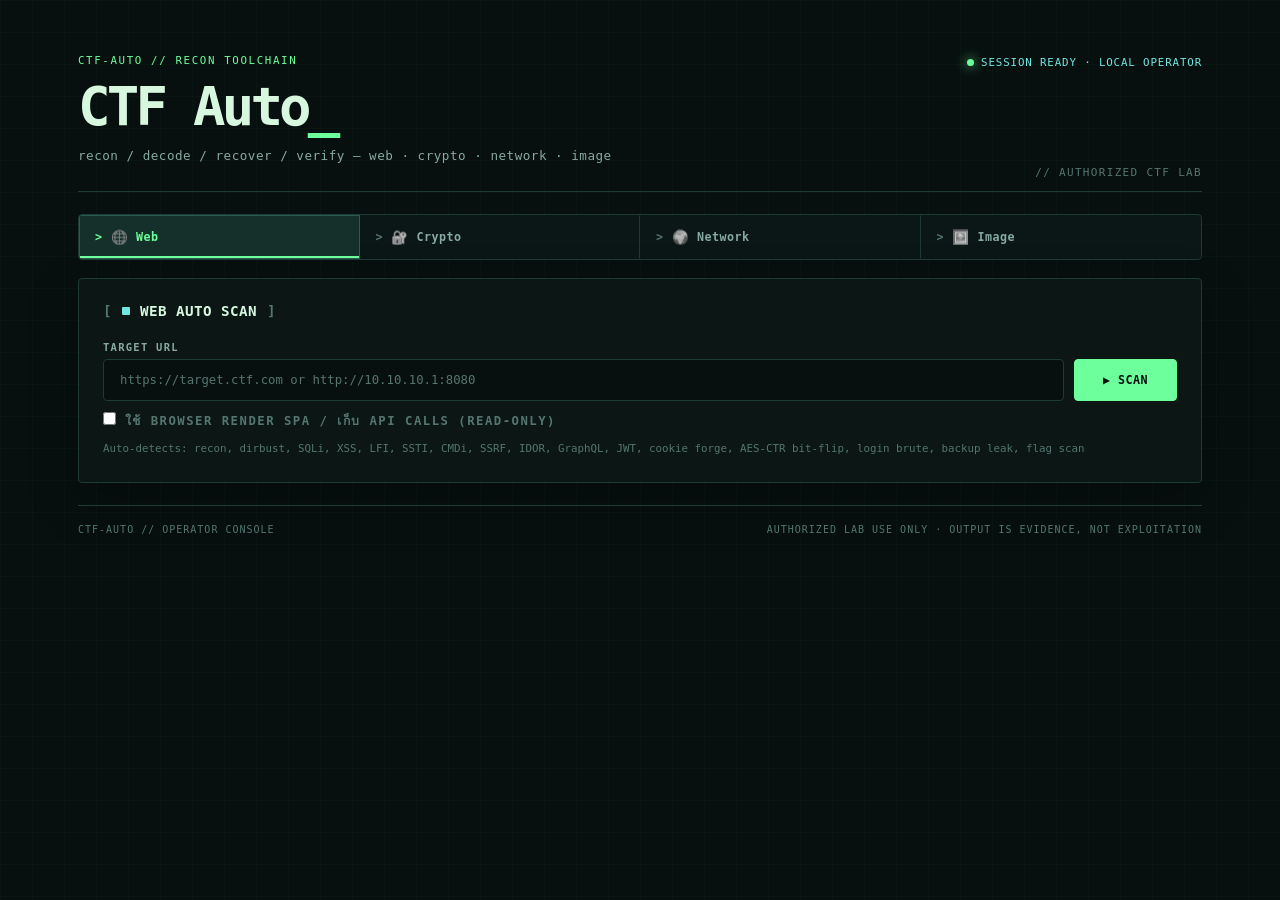
==== templates/index.html @ 5176100d "Show decode solution steps in CLI and web UI" ====
<!DOCTYPE html>
<html lang="en">
<head>
<meta charset="UTF-8">
<meta name="viewport" content="width=device-width, initial-scale=1.0">
<meta name="theme-color" content="#07100f">
<link rel="icon" href="data:image/svg+xml,%3Csvg xmlns='http://www.w3.org/2000/svg' viewBox='0 0 16 16'%3E%3Crect width='16' height='16' fill='%2307100f'/%3E%3Cpath d='M3 3h10v2H3zM3 7h6v2H3zM3 11h10v2H3z' fill='%236dff9b'/%3E%3C/svg%3E">
<title>CTF Auto — Operator Console</title>
<style>
/* Hallmark · macrostructure: Workbench · tone: technical · anchor hue: phosphor-green · theme: Terminal · nav: N8 · footer: Ft4 */
/* ── Reset & Base ──────────────────────────────────────────────── */
*,*::before,*::after{box-sizing:border-box;margin:0;padding:0}
:root{
  --bg:#0a0e17;--bg2:#111827;--bg3:#1a2235;--bg4:#222d44;
  --border:#2a3650;--border2:#3a4a6a;
  --text:#e2e8f0;--text2:#94a3b8;--text3:#64748b;
  --accent:#3b82f6;--accent2:#60a5fa;--accent-glow:rgba(59,130,246,.15);
  --green:#10b981;--green-bg:rgba(16,185,129,.12);
  --red:#ef4444;--red-bg:rgba(239,68,68,.12);
  --yellow:#f59e0b;--yellow-bg:rgba(245,158,11,.12);
  --purple:#a855f7;--purple-bg:rgba(168,85,247,.12);
  --radius:12px;--radius-sm:8px;
  --shadow:0 4px 24px rgba(0,0,0,.4);
  --font:'SF Mono','JetBrains Mono','Fira Code',monospace;
  --font-sans:-apple-system,'Inter',system-ui,sans-serif;
}
html{font-size:15px}
body{
  font-family:var(--font-sans);background:var(--bg);color:var(--text);
  min-height:100vh;overflow-x:hidden;
  background-image:
    radial-gradient(ellipse 80% 60% at 50% -20%,rgba(59,130,246,.08),transparent),
    radial-gradient(ellipse 60% 50% at 80% 100%,rgba(168,85,247,.06),transparent);
}

/* ── Layout ────────────────────────────────────────────────────── */
.container{max-width:960px;margin:0 auto;padding:24px 20px 60px}
header{text-align:center;padding:48px 0 32px}
header h1{
  font-size:2.4rem;font-weight:800;letter-spacing:-.03em;
  background:linear-gradient(135deg,var(--accent2),var(--purple));
  -webkit-background-clip:text;-webkit-text-fill-color:transparent;
}
header p{color:var(--text2);margin-top:8px;font-size:.95rem}

/* ── Tabs ──────────────────────────────────────────────────────── */
.tabs{
  display:flex;gap:4px;background:var(--bg2);border-radius:var(--radius);
  padding:4px;margin-bottom:28px;border:1px solid var(--border);
}
.tab{
  flex:1;padding:14px 16px;text-align:center;cursor:pointer;
  border-radius:var(--radius-sm);font-weight:600;font-size:.92rem;
  color:var(--text3);transition:all .2s;border:1px solid transparent;
  display:flex;align-items:center;justify-content:center;gap:8px;
  user-select:none;
}
.tab:hover{color:var(--text);background:var(--bg3)}
.tab.active{
  background:var(--bg4);color:var(--text);
  border-color:var(--border2);box-shadow:var(--shadow);
}
.tab .icon{font-size:1.2rem}

/* ── Panel ─────────────────────────────────────────────────────── */
.panel{
  display:none;background:var(--bg2);border:1px solid var(--border);
  border-radius:var(--radius);padding:28px;animation:fadeIn .25s ease;
}
.panel.active{display:block}
@keyframes fadeIn{from{opacity:0;transform:translateY(8px)}to{opacity:1;transform:none}}

.panel-title{
  font-size:1.15rem;font-weight:700;margin-bottom:20px;
  display:flex;align-items:center;gap:10px;
}
.panel-title .dot{width:10px;height:10px;border-radius:50%;flex-shrink:0}
.dot-web{background:var(--accent)}
.dot-crypto{background:var(--purple)}
.dot-net{background:var(--green)}

/* ── Inputs ────────────────────────────────────────────────────── */
.input-group{margin-bottom:18px}
.input-group label{
  display:block;font-size:.82rem;font-weight:600;color:var(--text2);
  margin-bottom:6px;text-transform:uppercase;letter-spacing:.04em;
}
.input-row{display:flex;gap:10px;align-items:stretch}
input[type="text"],input[type="url"],textarea{
  width:100%;padding:13px 16px;border-radius:var(--radius-sm);
  border:1px solid var(--border);background:var(--bg);color:var(--text);
  font-family:var(--font);font-size:.9rem;transition:border .2s;
  outline:none;
}
input:focus,textarea:focus{border-color:var(--accent);box-shadow:0 0 0 3px var(--accent-glow)}
textarea{resize:vertical;min-height:100px}
input::placeholder,textarea::placeholder{color:var(--text3)}

/* ── File Drop ─────────────────────────────────────────────────── */
.file-drop{
  border:2px dashed var(--border);border-radius:var(--radius);
  padding:36px 20px;text-align:center;cursor:pointer;
  transition:all .2s;color:var(--text3);position:relative;
}
.file-drop:hover,.file-drop.drag-over{
  border-color:var(--accent);background:var(--accent-glow);color:var(--text2);
}
.file-drop input[type="file"]{
  position:absolute;inset:0;opacity:0;cursor:pointer;
}
.file-drop .icon{font-size:2rem;margin-bottom:8px;display:block}
.file-drop .name{color:var(--accent2);font-weight:600;margin-top:8px;font-size:.9rem}

/* ── Button ────────────────────────────────────────────────────── */
.btn{
  display:inline-flex;align-items:center;justify-content:center;gap:8px;
  padding:13px 28px;border-radius:var(--radius-sm);border:none;
  font-weight:700;font-size:.95rem;cursor:pointer;transition:all .2s;
  font-family:var(--font-sans);
}
.btn-primary{
  background:linear-gradient(135deg,var(--accent),#2563eb);color:#fff;
  box-shadow:0 2px 12px rgba(59,130,246,.3);
}
.btn-primary:hover{transform:translateY(-1px);box-shadow:0 4px 20px rgba(59,130,246,.4)}
.btn-primary:active{transform:translateY(0)}
.btn-primary:disabled{opacity:.5;cursor:not-allowed;transform:none}
.btn-sm{padding:10px 20px;font-size:.85rem}

/* ── Results ───────────────────────────────────────────────────── */
#results{
  margin-top:28px;display:none;
  background:var(--bg2);border:1px solid var(--border);
  border-radius:var(--radius);overflow:hidden;animation:fadeIn .3s ease;
}
#results.show{display:block}
.results-header{
  padding:16px 20px;border-bottom:1px solid var(--border);
  display:flex;align-items:center;justify-content:space-between;
}
.results-header h3{font-size:1rem;font-weight:700;display:flex;align-items:center;gap:8px}
.results-header .elapsed{color:var(--text3);font-size:.82rem;font-family:var(--font)}
.results-body{padding:0;max-height:500px;overflow-y:auto}
.results-body::-webkit-scrollbar{width:6px}
.results-body::-webkit-scrollbar-track{background:transparent}
.results-body::-webkit-scrollbar-thumb{background:var(--border);border-radius:3px}

/* ── Result Items ──────────────────────────────────────────────── */
.r-item{
  padding:14px 20px;border-bottom:1px solid var(--border);
  transition:background .15s;
}
.r-item:last-child{border-bottom:none}
.r-item:hover{background:rgba(255,255,255,.02)}
.r-item .label{
  font-size:.75rem;font-weight:600;text-transform:uppercase;
  letter-spacing:.04em;margin-bottom:6px;display:flex;align-items:center;gap:6px;
}
.r-item .label .badge{
  display:inline-block;padding:2px 8px;border-radius:4px;font-size:.7rem;
}
.badge-flag{background:var(--green-bg);color:var(--green)}
.badge-decode{background:var(--purple-bg);color:var(--purple)}
.badge-scan{background:var(--accent-glow);color:var(--accent2)}
.badge-net{background:var(--yellow-bg);color:var(--yellow)}
.badge-target{background:var(--bg4);color:var(--text2)}
.badge-file{background:var(--bg4);color:var(--text2)}
.badge-error{background:var(--red-bg);color:var(--red)}
.r-item .value{
  font-family:var(--font);font-size:.85rem;color:var(--text);
  word-break:break-all;line-height:1.6;
}
.r-item .value .score{
  display:inline-block;background:var(--bg4);padding:2px 8px;
  border-radius:4px;font-size:.75rem;color:var(--text2);margin-right:8px;
}
.r-item .value .method{color:var(--accent2);font-weight:600}
.solution{margin-top:10px;padding:9px 11px;border:1px solid var(--border);border-radius:var(--radius-sm);background:var(--bg)}
.solution-summary{color:var(--accent2);font-size:.78rem;font-weight:700}
.solution-scope{color:var(--text3);font-size:.72rem;margin-top:3px}
.solution details{margin-top:6px}.solution summary{cursor:pointer;color:var(--text2);font-size:.72rem}
.solution-steps{margin-top:6px;display:grid;gap:5px}.solution-step{font-size:.72rem;color:var(--text2);line-height:1.5}
.solution-step code{color:var(--text);font-family:var(--font);word-break:break-all}
.decode-output{margin:8px 0 0;padding:8px;max-height:220px;overflow:auto;white-space:pre-wrap;word-break:break-all;border:1px solid var(--border);border-radius:var(--radius-sm);background:var(--bg);color:var(--text)}

/* ── Flag highlight ────────────────────────────────────────────── */
.flag-found{
  background:linear-gradient(135deg,rgba(16,185,129,.1),rgba(16,185,129,.05));
  border-left:3px solid var(--green);
}
.flag-found .value{color:var(--green);font-weight:600;font-size:.95rem}

/* ── Loading ───────────────────────────────────────────────────── */
.spinner{
  display:inline-block;width:18px;height:18px;border:2px solid var(--border);
  border-top-color:var(--accent);border-radius:50%;animation:spin .7s linear infinite;
}
@keyframes spin{to{transform:rotate(360deg)}}
.loading-text{color:var(--text2);font-size:.9rem;display:flex;align-items:center;gap:10px}

/* ── Empty state ───────────────────────────────────────────────── */
.empty{text-align:center;padding:48px 20px;color:var(--text3)}
.empty .icon{font-size:3rem;margin-bottom:12px;display:block}

/* ── Summary bar ───────────────────────────────────────────────── */
.summary{
  display:flex;gap:12px;padding:14px 20px;border-top:1px solid var(--border);
  flex-wrap:wrap;
}
.summary .stat{
  display:flex;align-items:center;gap:6px;font-size:.82rem;font-weight:600;
}
.summary .stat .num{
  width:22px;height:22px;border-radius:50%;display:flex;align-items:center;
  justify-content:center;font-size:.75rem;font-weight:700;
}
.stat-flags .num{background:var(--green-bg);color:var(--green)}
.stat-decodes .num{background:var(--purple-bg);color:var(--purple)}
.stat-warnings .num{background:var(--yellow-bg);color:var(--yellow)}

/* ── Responsive ────────────────────────────────────────────────── */
@media(max-width:640px){
  header h1{font-size:1.8rem}
  .tabs{flex-direction:column}
  .tab{padding:12px}
  .input-row{flex-direction:column}
  .panel{padding:20px}
}

/* ── Operator-console skin ────────────────────────────────────── */
:root{
  --ink-0:#07100f;--ink-1:#0b1716;--ink-2:#10211e;--ink-3:#15302b;
  --line-1:#1d3b35;--line-2:#2b5b50;
  --paper:#d7f7df;--muted:#87aaa0;--dim:#54766e;
  --phosphor:#6dff9b;--cyan:#71e5e0;--amber:#ffc857;--danger:#ff6b6b;
  --phosphor-soft:rgba(109,255,155,.10);--cyan-soft:rgba(113,229,224,.10);
  --danger-soft:rgba(255,107,107,.11);--amber-soft:rgba(255,200,87,.11);
  --shadow-console:0 18px 50px rgba(0,0,0,.28);
  --ease-out:cubic-bezier(.22,1,.36,1);
  --bg:var(--ink-0);--bg2:var(--ink-1);--bg3:var(--ink-2);--bg4:var(--ink-3);
  --border:var(--line-1);--border2:var(--line-2);--text:var(--paper);--text2:var(--muted);--text3:var(--dim);
  --accent:var(--cyan);--accent2:var(--cyan);--accent-glow:var(--cyan-soft);
  --green:var(--phosphor);--green-bg:var(--phosphor-soft);--red:var(--danger);--red-bg:var(--danger-soft);
  --yellow:var(--amber);--yellow-bg:var(--amber-soft);--purple:var(--cyan);--purple-bg:var(--cyan-soft);
  --radius:4px;--radius-sm:3px;--shadow:var(--shadow-console);
  --font:'SF Mono','JetBrains Mono','Fira Code',ui-monospace,monospace;
  --font-sans:ui-monospace,'SF Mono','JetBrains Mono',monospace;
}
html,body{overflow-x:clip}
body{background-color:var(--ink-0);background-image:
  linear-gradient(rgba(109,255,155,.025) 1px,transparent 1px),
  linear-gradient(90deg,rgba(109,255,155,.018) 1px,transparent 1px);
  background-size:32px 32px;font-family:var(--font-sans)}
.container{max-width:1180px;padding:28px 28px 34px}
header{text-align:left;padding:26px 0 28px;border-bottom:1px solid var(--line-1);margin-bottom:22px;position:relative}
header:after{content:'// AUTHORIZED CTF LAB';position:absolute;right:0;bottom:12px;color:var(--dim);font:11px var(--font);letter-spacing:.12em}
header h1{font-size:clamp(2rem,5vw,3.6rem);font-weight:800;letter-spacing:-.07em;color:var(--paper);background:none;-webkit-text-fill-color:initial}
header h1 span{color:var(--phosphor)}
header p{color:var(--muted);margin-top:10px;font-size:.84rem;letter-spacing:.04em}
.header-kicker{color:var(--phosphor);font-size:.72rem;letter-spacing:.15em;margin-bottom:8px}
.header-meta{position:absolute;right:0;top:28px;color:var(--cyan);font-size:.72rem;letter-spacing:.08em}
.live-dot{display:inline-block;width:7px;height:7px;border-radius:50%;background:var(--phosphor);box-shadow:0 0 12px var(--phosphor);margin-right:7px}
.tabs{display:grid;grid-template-columns:repeat(4,1fr);gap:0;background:var(--ink-1);border:1px solid var(--line-1);border-radius:var(--radius);padding:0;margin-bottom:18px;overflow:hidden}
.tab{border-right:1px solid var(--line-1);border-radius:0;padding:13px 15px;justify-content:flex-start;color:var(--muted);font-size:.78rem;letter-spacing:.04em;transition:background .16s var(--ease-out),color .16s var(--ease-out),transform .16s var(--ease-out)}
.tab:last-child{border-right:0}.tab:before{content:'> ';color:var(--dim)}
.tab:hover{color:var(--paper);background:var(--ink-2)}
.tab.active{color:var(--phosphor);background:var(--ink-3);border-color:var(--line-2);box-shadow:inset 0 -2px 0 var(--phosphor)}
.tab.active:before{color:var(--phosphor)}
.tab .icon{font-size:.9rem;filter:grayscale(1);opacity:.85}
.panel,#results{background:rgba(11,23,22,.92);border:1px solid var(--line-1);border-radius:var(--radius);box-shadow:var(--shadow-console)}
.panel{padding:24px;animation:fadeIn .2s var(--ease-out)}
.panel-title{font-size:.95rem;letter-spacing:.03em;text-transform:uppercase;margin-bottom:22px;color:var(--paper)}
.panel-title:before{content:'[ ';color:var(--dim)}.panel-title:after{content:' ]';color:var(--dim)}
.panel-title .dot{width:8px;height:8px;border-radius:1px}.dot-web{background:var(--cyan)}.dot-crypto{background:var(--phosphor)}.dot-net{background:var(--amber)}
.input-group label{font-size:.7rem;color:var(--muted);letter-spacing:.12em}
input[type="text"],input[type="url"],textarea{background:var(--ink-0);border-color:var(--line-1);border-radius:var(--radius);color:var(--paper);font-size:.82rem}
input:focus,textarea:focus{border-color:var(--phosphor);box-shadow:0 0 0 2px var(--phosphor-soft)}
input::placeholder,textarea::placeholder{color:var(--dim)}
.file-drop{border-color:var(--line-2);border-radius:var(--radius);padding:30px 20px;background:rgba(7,16,15,.48);font-size:.82rem}
.file-drop:hover,.file-drop.drag-over{border-color:var(--phosphor);background:var(--phosphor-soft);color:var(--paper)}
.file-drop .name{color:var(--phosphor)}
.btn{border-radius:var(--radius);font-family:var(--font);font-size:.78rem;letter-spacing:.04em;text-transform:uppercase;transition:background .16s var(--ease-out),border-color .16s var(--ease-out),color .16s var(--ease-out),transform .16s var(--ease-out);white-space:nowrap}
.btn:focus-visible,.tab:focus-visible,input:focus-visible,textarea:focus-visible{outline:2px solid var(--phosphor);outline-offset:2px}
.btn-primary{background:var(--phosphor);color:var(--ink-0);border:1px solid var(--phosphor);box-shadow:none}
.btn-primary:hover{background:#a0ffb8;box-shadow:0 0 18px var(--phosphor-soft);transform:translateY(-1px)}
.btn-primary:disabled{background:var(--line-2);border-color:var(--line-2);color:var(--muted);opacity:1}
.btn-danger{background:transparent;color:var(--danger);border:1px solid var(--danger)}
.btn-danger:hover{background:var(--danger-soft);transform:translateY(-1px)}
.btn-danger:disabled{opacity:.55;cursor:wait}
.results-header{padding:14px 18px;border-color:var(--line-1);background:var(--ink-2);gap:12px}
.results-header h3{font-size:.82rem;letter-spacing:.04em;text-transform:uppercase;min-width:0}
.results-actions{display:flex;align-items:center;gap:12px;margin-left:auto}.results-header .elapsed{color:var(--cyan);font-size:.75rem}
.job-status{color:var(--muted);font:11px var(--font);letter-spacing:.07em;padding:8px 18px;border-bottom:1px solid var(--line-1);background:var(--ink-1)}
.job-status.running{color:var(--phosphor)}.job-status.stopping{color:var(--amber)}.job-status.cancelled{color:var(--danger)}
.results-body{max-height:560px}.r-item{padding:13px 18px;border-color:var(--line-1)}.r-item:hover{background:var(--phosphor-soft)}
.r-item .label{font-size:.66rem;letter-spacing:.11em}.r-item .value{font-size:.8rem;color:var(--paper)}
.solution{border-color:var(--line-2);background:var(--ink-1)}.solution-summary{color:var(--cyan)}.solution-scope,.solution summary{color:var(--muted)}.solution-step{color:var(--paper)}.solution-step code{color:var(--paper)}.decode-output{border-color:var(--line-2);background:var(--ink-0);color:var(--paper)}
.badge{border-radius:2px!important;border:1px solid currentColor;background:transparent!important;padding:2px 6px!important}
.badge-flag{color:var(--phosphor)}.badge-decode,.badge-scan{color:var(--cyan)}.badge-net{color:var(--amber)}.badge-error{color:var(--danger)}
.flag-found{background:var(--phosphor-soft);border-left:2px solid var(--phosphor)}.flag-found .value{color:var(--phosphor);font-size:.9rem}
.spinner{border-color:var(--line-2);border-top-color:var(--phosphor);width:14px;height:14px}
.summary{border-color:var(--line-1);background:var(--ink-1);padding:12px 18px}.summary .stat{font-size:.72rem;color:var(--muted)}
.summary .stat .num{border-radius:2px;background:var(--ink-3);color:var(--phosphor)}
.console-note{color:var(--dim);font-size:.72rem;line-height:1.7;margin-top:14px}.console-note code{color:var(--cyan)}
footer{display:flex;justify-content:space-between;gap:16px;padding-top:18px;margin-top:22px;border-top:1px solid var(--line-1);color:var(--dim);font:10px var(--font);letter-spacing:.1em;text-transform:uppercase}
@media(max-width:640px){
  .container{padding:18px 14px 28px}header{padding:18px 0 22px}header:after{position:static;display:block;margin-top:12px}.header-meta{position:static;margin-bottom:12px}header h1{font-size:2rem}.tabs{grid-template-columns:repeat(2,1fr)}.tab{border-bottom:1px solid var(--line-1)}.tab:nth-child(2){border-right:0}.tab:nth-child(3),.tab:nth-child(4){border-bottom:0}.panel{padding:18px}.input-row{flex-direction:column}.results-actions{gap:6px}.results-actions .elapsed{display:none}footer{flex-direction:column;gap:8px}
}
@media(prefers-reduced-motion:reduce){*,*::before,*::after{animation-duration:.01ms!important;transition-duration:.01ms!important}}
[hidden]{display:none!important}
</style>
</head>
<body>
<div class="container">
  <header>
    <div class="header-meta"><span class="live-dot"></span>SESSION READY · LOCAL OPERATOR</div>
    <div class="header-kicker">CTF-AUTO // RECON TOOLCHAIN</div>
    <h1>CTF Auto<span>_</span></h1>
    <p>recon / decode / recover / verify — web · crypto · network · image</p>
  </header>

  <!-- ── Tabs ──────────────────────────────────────────────── -->
  <div class="tabs" role="tablist" aria-label="CTF modules">
    <div class="tab active" role="tab" tabindex="0" data-tab="web" onclick="switchTab('web')">
      <span class="icon">🌐</span> Web
    </div>
    <div class="tab" role="tab" tabindex="0" data-tab="crypto" onclick="switchTab('crypto')">
      <span class="icon">🔐</span> Crypto
    </div>
    <div class="tab" role="tab" tabindex="0" data-tab="network" onclick="switchTab('network')">
      <span class="icon">🌍</span> Network
    </div>
    <div class="tab" role="tab" tabindex="0" data-tab="image" onclick="switchTab('image')">
      <span class="icon">🖼️</span> Image
    </div>
  </div>

  <!-- ── Web Panel ─────────────────────────────────────────── -->
  <div class="panel active" id="panel-web">
    <div class="panel-title"><span class="dot dot-web"></span> Web Auto Scan</div>
    <div class="input-group">
      <label>Target URL</label>
      <div class="input-row">
        <input type="url" id="web-url" placeholder="https://target.ctf.com or http://10.10.10.1:8080">
        <button class="btn btn-primary" onclick="runScan('web')">▶ Scan</button>
      </div>
      <label style="display:block;margin-top:10px;color:var(--text3);font-size:.82rem">
        <input type="checkbox" id="web-browser"> ใช้ browser render SPA / เก็บ API calls (read-only)
      </label>
    </div>
    <p style="color:var(--text3);font-size:.82rem;margin-top:-8px">
      <span class="console-note">Auto-detects: recon, dirbust, SQLi, XSS, LFI, SSTI, CMDi, SSRF, IDOR, GraphQL, JWT, cookie forge, AES-CTR bit-flip, login brute, backup leak, flag scan</span>
    </p>
  </div>

  <!-- ── Crypto Panel ──────────────────────────────────────── -->
  <div class="panel" id="panel-crypto">
    <div class="panel-title"><span class="dot dot-crypto"></span> Crypto Auto Decode</div>
    <div class="input-group">
      <label>Text / Ciphertext</label>
      <textarea id="crypto-text" placeholder="Paste ciphertext, hash, RSA params, encoded string...&#10;&#10;Examples:&#10;  n = 12345...&#10;  e = 65537&#10;  c = 99999...&#10;&#10;  VVZkV2JtRllUa1JX...&#10;&#10;  cipher_hex: 0327252b31...&#10;&#10;  10001000101000001..."></textarea>
    </div>
    <div class="input-group">
      <label>Or upload file</label>
      <div class="file-drop" id="crypto-drop">
        <input type="file" id="crypto-file" onchange="handleFile(this,'crypto')">
        <span class="icon">📁</span>
        <span>Drop file here or click to browse</span>
        <span class="name" id="crypto-filename"></span>
      </div>
    </div>
    <div style="text-align:right">
      <button class="btn btn-primary" onclick="runScan('crypto')">▶ Decode</button>
    </div>
    <p style="color:var(--text3);font-size:.82rem;margin-top:12px">
      <span class="console-note">Auto-detects: base64/32/85, hex, binary, ROT13/47, Caesar, Vigenère, Affine, Atbash, Bacon, RSA (small-e/Wiener/Fermat/shared-prime), XOR, hash crack, chain decode, length extension, brainfuck, Morse, LCG custom cipher</span>
    </p>
  </div>

  <!-- ── Network Panel ─────────────────────────────────────── -->
  <div class="panel" id="panel-network">
    <div class="panel-title"><span class="dot dot-net"></span> Network Auto Analyze</div>
    <div class="input-group">
      <label>Upload pcap / pcapng file</label>
      <div class="file-drop" id="net-drop">
        <input type="file" id="net-file" onchange="handleFile(this,'network')" accept=".pcap,.pcapng,.cap">
        <span class="icon">📦</span>
        <span>Drop .pcap / .pcapng file here or click to browse</span>
        <span class="name" id="net-filename"></span>
      </div>
    </div>
    <div style="text-align:right">
      <button class="btn btn-primary" onclick="runScan('network')">▶ Analyze</button>
    </div>
    <p style="color:var(--text3);font-size:.82rem;margin-top:12px">
      <span class="console-note">Auto-detects: TCP reassembly, HTTP extraction, flag in UDP/ICMP exfil, DNS records, port scan results, banner grabbing</span>
    </p>
  </div>

  <!-- ── Image Panel ───────────────────────────────────────── -->
  <div class="panel" id="panel-image">
    <div class="panel-title"><span class="dot dot-net"></span> Image Forensics / Stego
    </div>
    <div class="input-group">
      <label>Upload image artifact</label>
      <div class="file-drop" id="image-drop">
        <input type="file" id="image-file" onchange="handleFile(this,'image')"
               accept="image/*,.png,.jpg,.jpeg,.gif,.bmp,.webp,.tif,.tiff,.ico,.pnm">
        <span class="icon">🔎</span>
        <span>Drop image here or click to browse</span>
        <span class="name" id="image-filename"></span>
      </div>
    </div>
    <div style="text-align:right">
      <button class="btn btn-primary" onclick="runScan('image')">▶ Deep analyze</button>
    </div>
    <p style="color:var(--text3);font-size:.82rem;margin-top:12px">
      <span class="console-note">EXIF/XMP/PNG chunks, comments, strings, UTF-16, QR/OCR, LSB bit planes,
      polyglot signatures, embedded files and automatic decode candidates
      </span>
    </p>
  </div>

  <!-- ── Results ───────────────────────────────────────────── -->
  <div id="results">
    <div class="results-header">
      <h3><span class="spinner" id="spinner"></span> <span id="results-title">Results</span></h3>
      <div class="results-actions">
        <span class="elapsed" id="elapsed"></span>
        <button id="stop-btn" class="btn btn-danger btn-sm" type="button" onclick="stopScan()" hidden>■ Stop</button>
      </div>
    </div>
    <div id="job-status" class="job-status" aria-live="polite">IDLE // select a module and start a scan</div>
    <div class="results-body" id="results-body"></div>
    <div class="summary" id="summary"></div>
  </div>
  <footer><span>CTF-AUTO // OPERATOR CONSOLE</span><span>AUTHORIZED LAB USE ONLY · OUTPUT IS EVIDENCE, NOT EXPLOITATION</span></footer>
</div>

<script>
/* ── State ─────────────────────────────────────────────────── */
let currentTab = 'web';
let uploadedFiles = {};
let polling = null;
let activeJobId = null;
let stopRequested = false;

/* ── Tab switching ─────────────────────────────────────────── */
function switchTab(tab) {
  currentTab = tab;
  document.querySelectorAll('.tab').forEach(t => t.classList.toggle('active', t.dataset.tab === tab));
  document.querySelectorAll('.panel').forEach(p => p.classList.remove('active'));
  document.getElementById('panel-' + tab).classList.add('active');
  // Reset results
  document.getElementById('results').classList.remove('show');
}

/* ── File handling ─────────────────────────────────────────── */
function handleFile(input, category) {
  const file = input.files[0];
  if (!file) return;
  const nameEl = document.getElementById(category === 'crypto' ? 'crypto-filename' :
    category === 'image' ? 'image-filename' : 'net-filename');
  nameEl.textContent = file.name + ' (' + (file.size / 1024).toFixed(1) + ' KB)';

  // Upload to server
  const fd = new FormData();
  fd.append('file', file);
  fetch('/api/upload', { method: 'POST', body: fd })
    .then(r => r.json())
    .then(d => { uploadedFiles[category] = d.file_path; })
    .catch(e => { nameEl.textContent = 'Upload failed: ' + e; });
}

/* ── Drag & drop ───────────────────────────────────────────── */
document.querySelectorAll('.file-drop').forEach(el => {
  el.addEventListener('dragover', e => { e.preventDefault(); el.classList.add('drag-over'); });
  el.addEventListener('dragleave', () => el.classList.remove('drag-over'));
  el.addEventListener('drop', e => {
    e.preventDefault(); el.classList.remove('drag-over');
    const input = el.querySelector('input[type="file"]');
    input.files = e.dataTransfer.files;
    input.dispatchEvent(new Event('change'));
  });
});

/* ── Run scan ──────────────────────────────────────────────── */
function runScan(category) {
  if (activeJobId) {
    setJobStatus('BUSY // stop the active scan before starting another one', 'stopping');
    return;
  }
  const body = { category };

  if (category === 'web') {
    body.url = document.getElementById('web-url').value.trim();
    body.browser = document.getElementById('web-browser').checked;
    if (!body.url) return alert('Enter a URL');
  } else if (category === 'crypto') {
    body.text = document.getElementById('crypto-text').value.trim();
    if (uploadedFiles.crypto) body.file_path = uploadedFiles.crypto;
    if (!body.text && !body.file_path) return alert('Enter text or upload a file');
  } else if (category === 'network') {
    if (!uploadedFiles.network) return alert('Upload a pcap file');
    body.file_path = uploadedFiles.network;
  } else if (category === 'image') {
    if (!uploadedFiles.image) return alert('Upload an image file');
    body.file_path = uploadedFiles.image;
  }

  // Show results panel
  const resultsEl = document.getElementById('results');
  resultsEl.classList.add('show');
  document.getElementById('results-body').innerHTML = '<div class="empty"><div class="loading-text"><span class="spinner"></span> Scanning...</div></div>';
  document.getElementById('results-title').textContent = 'Scanning...';
  document.getElementById('elapsed').textContent = '';
  document.getElementById('summary').innerHTML = '';
  document.getElementById('spinner').hidden = false;
  stopRequested = false;
  setJobStatus('RUNNING // scanner is collecting evidence', 'running');

  fetch('/api/scan', {
    method: 'POST',
    headers: { 'Content-Type': 'application/json' },
    body: JSON.stringify(body),
  })
  .then(r => r.json())
  .then(d => {
    if (!d.job_id) throw new Error(d.error || 'Server did not return a job id');
    activeJobId = d.job_id;
    pollJob(d.job_id);
  })
  .catch(e => {
    activeJobId = null;
    document.getElementById('stop-btn').hidden = true;
    document.getElementById('spinner').hidden = true;
    setJobStatus('ERROR // unable to start scan', 'stopping');
    document.getElementById('results-body').innerHTML =
      '<div class="r-item"><div class="label"><span class="badge badge-error">ERROR</span></div><div class="value">' + escHtml(e.message || e) + '</div></div>';
  });
}

/* ── Poll job status ───────────────────────────────────────── */
function pollJob(jid) {
  if (polling) clearInterval(polling);
  document.getElementById('stop-btn').hidden = false;
  polling = setInterval(() => {
    fetch('/api/status/' + jid)
      .then(r => r.json())
      .then(d => {
        document.getElementById('elapsed').textContent = d.elapsed + 's';
        if (d.status === 'stopping' || d.stop_requested || stopRequested) {
          setJobStatus('STOPPING // waiting for safe cancellation point', 'stopping');
        } else if (d.status === 'running') {
          setJobStatus('RUNNING // collecting evidence', 'running');
        }
        if (d.status === 'done' || d.status === 'error' || d.status === 'cancelled') {
          clearInterval(polling); polling = null;
          activeJobId = null;
          document.getElementById('stop-btn').hidden = true;
          document.getElementById('spinner').hidden = true;
          renderResults(d);
        }
      })
      .catch(() => setJobStatus('WAITING // status poll retrying', 'stopping'));
  }, 500);
}

function stopScan() {
  if (!activeJobId || stopRequested) return;
  const jid = activeJobId;
  stopRequested = true;
  const button = document.getElementById('stop-btn');
  button.disabled = true;
  button.textContent = '■ Stopping…';
  // Stop the UI immediately; the backend request interrupts active sockets
  // and cancels queued workers in parallel.
  if (polling) { clearInterval(polling); polling = null; }
  activeJobId = null;
  button.hidden = true;
  document.getElementById('spinner').hidden = true;
  document.getElementById('results-title').textContent = '■ Scan stopped';
  document.getElementById('results-body').innerHTML =
    '<div class="empty"><span class="icon">■</span>Stop sent — active work was cancelled immediately.</div>';
  document.getElementById('summary').innerHTML = '';
  setJobStatus('CANCELLED // stop sent immediately; partial results discarded from view', 'cancelled');
  fetch('/api/stop/' + jid, { method: 'POST' })
    .then(r => r.json())
    .then(d => {
      if (!d.accepted && !['stopping', 'cancelled'].includes(d.status)) {
        setJobStatus('WARNING // backend did not accept stop request', 'stopping');
      }
    })
    .catch(() => {
      setJobStatus('WARNING // stop request could not reach backend', 'stopping');
    });
}

function setJobStatus(text, state) {
  const el = document.getElementById('job-status');
  el.textContent = text;
  el.className = 'job-status' + (state ? ' ' + state : '');
}

function renderSolution(solution, expanded) {
  if (!solution) return '';
  const steps = solution.steps || [];
  const rows = steps.map(step => `
    <div class="solution-step"><b>#${escHtml(step.index)}</b>
      <span>${escHtml(step.operation || 'solver')}</span>:
      <code>${escHtml(step.input || '')}</code> →
      <code>${escHtml(step.output || '')}</code>
    </div>`).join('');
  return `<div class="solution">
    <div class="solution-summary">HOW: ${escHtml(solution.summary || solution.method || 'solver')}</div>
    <div class="solution-scope">scope: ${escHtml(solution.scope || 'input')}</div>
    <details${expanded ? ' open' : ''}><summary>show decode steps (${steps.length})</summary>
      <div class="solution-steps">${rows}</div>
    </details>
  </div>`;
}

/* ── Render results ────────────────────────────────────────── */
function renderResults(data) {
  const body = document.getElementById('results-body');
  const title = document.getElementById('results-title');
  const summary = document.getElementById('summary');
  const results = data.results || [];

  if (data.error && results.length === 0) {
    body.innerHTML = '<div class="r-item flag-found"><div class="label"><span class="badge badge-error">ERROR</span></div><div class="value">' + escHtml(data.error) + '</div></div>';
    title.textContent = '❌ Error';
    summary.innerHTML = '';
    setJobStatus('ERROR // scan failed', 'stopping');
    return;
  }

  if (data.status === 'cancelled') {
    title.textContent = '■ Scan stopped';
    setJobStatus('CANCELLED // partial evidence retained below', 'cancelled');
  } else {
    setJobStatus('COMPLETE // evidence collection finished', '');
  }

  // Count stats
  let flags = results.filter(r => r.type === 'flag');
  let decodes = results.filter(r => r.type === 'decode');

  // Build HTML
  let html = '';
  for (const r of results) {
    if (r.type === 'flag') {
      html += `<div class="r-item flag-found">
        <div class="label"><span class="badge badge-flag">🏁 ${escHtml((r.status || 'verified').toUpperCase())} FLAG</span></div>
        <div class="value">${escHtml(r.flag)}
          <small class="method">${escHtml(r.source || '')}${r.evidence && r.evidence.length ? ' · ' + escHtml(r.evidence.join(' → ')) : ''}</small>
          ${renderSolution(r.solution, true)}
        </div>
      </div>`;
    } else if (r.type === 'candidate') {
      html += `<div class="r-item">
        <div class="label"><span class="badge badge-decode">CANDIDATE</span></div>
        <div class="value"><span class="method">${escHtml(r.source || 'solver')}</span> → ${escHtml(r.value || '')} <small>(confidence ${r.confidence ?? 0})</small>${r.evidence && r.evidence.length ? `<small class="method"> · ${escHtml(r.evidence.join(' → '))}</small>` : ''}${renderSolution(r.solution, true)}</div>
      </div>`;
    } else if (r.type === 'decode') {
      html += `<div class="r-item">
        <div class="label"><span class="badge badge-decode">DECODE</span></div>
        <div class="value"><span class="score">${r.score}</span><span class="method">${escHtml(r.method)}</span>
          <pre class="decode-output">${escHtml(r.output || '')}</pre>
          ${renderSolution(r.explanation, false)}
        </div>
      </div>`;
    } else if (r.type === 'scan') {
      html += `<div class="r-item">
        <div class="label"><span class="badge badge-scan">SCAN</span>${r.section ? ' ' + escHtml(r.section) : ''}</div>
        <div class="value">${escHtml((r.data || '').substring(0, 600))}</div>
      </div>`;
    } else if (r.type === 'network') {
      html += `<div class="r-item">
        <div class="label"><span class="badge badge-net">NET</span>${r.section ? ' ' + escHtml(r.section) : ''}</div>
        <div class="value">${escHtml((r.data || '').substring(0, 600))}</div>
      </div>`;
    } else if (r.type === 'image') {
      html += `<div class="r-item">
        <div class="label"><span class="badge badge-scan">IMAGE</span> ${escHtml(r.section || '')}</div>
        <pre class="value" style="white-space:pre-wrap;max-height:420px;overflow:auto">${escHtml((r.data || '').substring(0, 12000))}</pre>
      </div>`;
    } else if (r.type === 'target') {
      html += `<div class="r-item">
        <div class="label"><span class="badge badge-target">TARGET</span></div>
        <div class="value">${escHtml(r.url || r.path || '')}</div>
      </div>`;
    } else if (r.type === 'file') {
      html += `<div class="r-item">
        <div class="label"><span class="badge badge-file">FILE</span></div>
        <div class="value">${escHtml(r.path || '')}</div>
      </div>`;
    }
  }

  body.innerHTML = html || '<div class="empty"><span class="icon">🔍</span>No results found</div>';

  // Title
  if (data.status !== 'cancelled') {
    if (flags.length > 0) {
      title.textContent = `✅ ${flags.length} flag${flags.length > 1 ? 's' : ''} found!`;
    } else {
      title.textContent = 'Scan complete — no flags found';
    }
  }

  // Summary
  summary.innerHTML = `
    <div class="stat stat-flags"><span class="num">${flags.length}</span> Flags</div>
    <div class="stat stat-decodes"><span class="num">${decodes.length}</span> Decodes</div>
    <div class="stat stat-warnings"><span class="num">${results.length}</span> Total results</div>
  `;
}

function escHtml(s) {
  if (s === null || s === undefined) return '';
  return String(s).replace(/&/g,'&amp;').replace(/</g,'&lt;').replace(/>/g,'&gt;').replace(/"/g,'&quot;');
}

/* ── Enter key support ─────────────────────────────────────── */
document.getElementById('web-url').addEventListener('keydown', e => {
  if (e.key === 'Enter') runScan('web');
});
document.addEventListener('keydown', e => {
  if (e.key === 'Escape' && activeJobId) stopScan();
});
document.querySelectorAll('.tab').forEach(tab => {
  tab.addEventListener('keydown', e => {
    if (e.key === 'Enter' || e.key === ' ') { e.preventDefault(); switchTab(tab.dataset.tab); }
  });
});
</script>
</body>
</html>
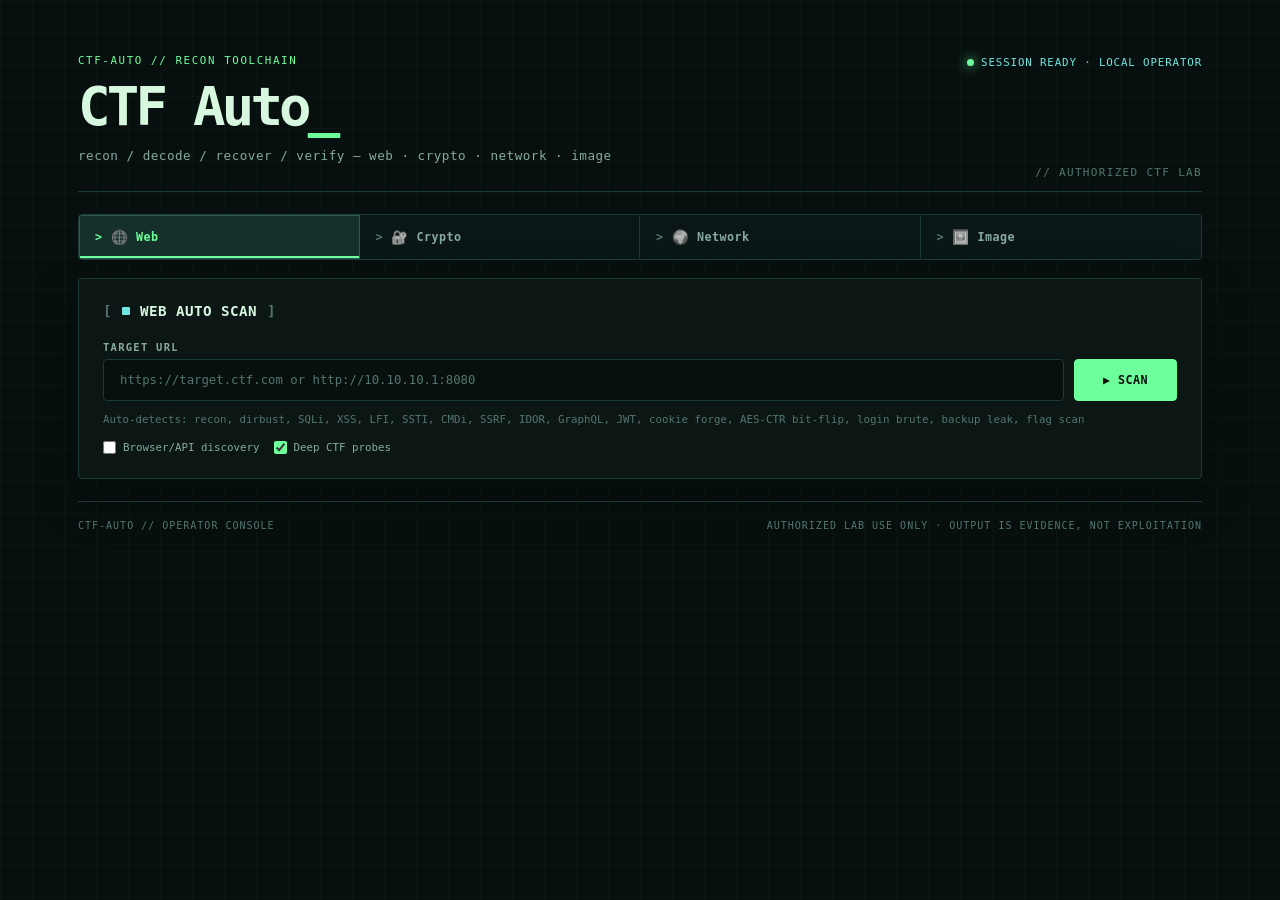
==== commit 73f0aef4: "Make the operator console explain every decode result. Improve the web UI with readable evidence tra" ====
--- a/templates/index.html
+++ b/templates/index.html
@@ -168,8 +168,17 @@
 .badge-error{background:var(--red-bg);color:var(--red)}
 .r-item .value{
   font-family:var(--font);font-size:.85rem;color:var(--text);
-  word-break:break-all;line-height:1.6;
-}
+  word-break:break-word;line-height:1.6;
+}
+.evidence-card{margin-top:10px;padding:12px;border:1px solid var(--line-2);background:rgba(7,16,15,.72);border-radius:var(--radius)}
+.evidence-card .evidence-title{display:flex;justify-content:space-between;gap:10px;align-items:center;color:var(--phosphor);font-size:.72rem;letter-spacing:.08em;text-transform:uppercase}
+.evidence-card .evidence-path{margin-top:7px;color:var(--cyan);font-size:.78rem;word-break:break-all}
+.evidence-card .evidence-meta{margin-top:7px;color:var(--muted);font-size:.7rem;line-height:1.6}
+.evidence-card .evidence-steps{margin-top:8px;display:grid;gap:6px}
+.evidence-step{display:grid;grid-template-columns:24px 1fr;gap:8px;padding:7px 8px;background:var(--ink-0);border-left:2px solid var(--line-2);font-size:.72rem}
+.evidence-step .step-no{color:var(--phosphor);font-weight:700}.evidence-step .step-op{color:var(--cyan)}
+.evidence-step code{display:block;margin-top:3px;color:var(--paper);white-space:pre-wrap;word-break:break-all}
+.status-verified{color:var(--phosphor)}.status-candidate{color:var(--amber)}.status-raw{color:var(--muted)}
 .r-item .value .score{
   display:inline-block;background:var(--bg4);padding:2px 8px;
   border-radius:4px;font-size:.75rem;color:var(--text2);margin-right:8px;
@@ -302,6 +311,7 @@
 .summary{border-color:var(--line-1);background:var(--ink-1);padding:12px 18px}.summary .stat{font-size:.72rem;color:var(--muted)}
 .summary .stat .num{border-radius:2px;background:var(--ink-3);color:var(--phosphor)}
 .console-note{color:var(--dim);font-size:.72rem;line-height:1.7;margin-top:14px}.console-note code{color:var(--cyan)}
+.scan-options{display:flex;gap:14px;flex-wrap:wrap;margin-top:12px;color:var(--muted);font-size:.72rem}.scan-options label{display:flex;gap:7px;align-items:center}.scan-options input{accent-color:var(--phosphor)}
 footer{display:flex;justify-content:space-between;gap:16px;padding-top:18px;margin-top:22px;border-top:1px solid var(--line-1);color:var(--dim);font:10px var(--font);letter-spacing:.1em;text-transform:uppercase}
 @media(max-width:640px){
   .container{padding:18px 14px 28px}header{padding:18px 0 22px}header:after{position:static;display:block;margin-top:12px}.header-meta{position:static;margin-bottom:12px}header h1{font-size:2rem}.tabs{grid-template-columns:repeat(2,1fr)}.tab{border-bottom:1px solid var(--line-1)}.tab:nth-child(2){border-right:0}.tab:nth-child(3),.tab:nth-child(4){border-bottom:0}.panel{padding:18px}.input-row{flex-direction:column}.results-actions{gap:6px}.results-actions .elapsed{display:none}footer{flex-direction:column;gap:8px}
@@ -344,13 +354,14 @@
         <input type="url" id="web-url" placeholder="https://target.ctf.com or http://10.10.10.1:8080">
         <button class="btn btn-primary" onclick="runScan('web')">▶ Scan</button>
       </div>
-      <label style="display:block;margin-top:10px;color:var(--text3);font-size:.82rem">
-        <input type="checkbox" id="web-browser"> ใช้ browser render SPA / เก็บ API calls (read-only)
-      </label>
     </div>
     <p style="color:var(--text3);font-size:.82rem;margin-top:-8px">
       <span class="console-note">Auto-detects: recon, dirbust, SQLi, XSS, LFI, SSTI, CMDi, SSRF, IDOR, GraphQL, JWT, cookie forge, AES-CTR bit-flip, login brute, backup leak, flag scan</span>
     </p>
+    <div class="scan-options" aria-label="Web scan options">
+      <label><input type="checkbox" id="web-browser"> Browser/API discovery</label>
+      <label><input type="checkbox" id="web-deep" checked> Deep CTF probes</label>
+    </div>
   </div>
 
   <!-- ── Crypto Panel ──────────────────────────────────────── -->
@@ -373,7 +384,7 @@
       <button class="btn btn-primary" onclick="runScan('crypto')">▶ Decode</button>
     </div>
     <p style="color:var(--text3);font-size:.82rem;margin-top:12px">
-      <span class="console-note">Auto-detects: base64/32/85, hex, binary, ROT13/47, Caesar, Vigenère, Affine, Atbash, Bacon, RSA (small-e/Wiener/Fermat/shared-prime), XOR, hash crack, chain decode, length extension, brainfuck, Morse, LCG custom cipher</span>
+      <span class="console-note">Upload-first auto mode: detects text/binary/image/pcap, then runs every relevant crypto + embedded decode pipeline in parallel</span>
     </p>
   </div>
 
@@ -393,7 +404,7 @@
       <button class="btn btn-primary" onclick="runScan('network')">▶ Analyze</button>
     </div>
     <p style="color:var(--text3);font-size:.82rem;margin-top:12px">
-      <span class="console-note">Auto-detects: TCP reassembly, HTTP extraction, flag in UDP/ICMP exfil, DNS records, port scan results, banner grabbing</span>
+      <span class="console-note">Drop a pcap/pcapng to auto-run TCP reassembly, HTTP extraction, UDP/ICMP exfil hunting and crypto decode on captured blobs</span>
     </p>
   </div>
 
@@ -415,7 +426,7 @@
       <button class="btn btn-primary" onclick="runScan('image')">▶ Deep analyze</button>
     </div>
     <p style="color:var(--text3);font-size:.82rem;margin-top:12px">
-      <span class="console-note">EXIF/XMP/PNG chunks, comments, strings, UTF-16, QR/OCR, LSB bit planes,
+      <span class="console-note">Drop the file to auto-run crypto + image forensics: EXIF/XMP/PNG chunks, comments, strings, UTF-16, QR/OCR, LSB bit planes,
       polyglot signatures, embedded files and automatic decode candidates
       </span>
     </p>
@@ -468,8 +479,31 @@
   fd.append('file', file);
   fetch('/api/upload', { method: 'POST', body: fd })
     .then(r => r.json())
-    .then(d => { uploadedFiles[category] = d.file_path; })
+    .then(d => {
+      if (!d.file_path) throw new Error(d.error || 'upload failed');
+      uploadedFiles[category] = d.file_path;
+      if (d.job_id) startAutoUploadJob(d.job_id, d.filename || file.name, d.kind);
+    })
     .catch(e => { nameEl.textContent = 'Upload failed: ' + e; });
+}
+
+function startAutoUploadJob(jid, filename, kind) {
+  if (activeJobId) {
+    setJobStatus('QUEUED // finish the active scan before viewing the uploaded artifact', 'stopping');
+    return;
+  }
+  const resultsEl = document.getElementById('results');
+  resultsEl.classList.add('show');
+  document.getElementById('results-title').textContent = 'Auto-analyzing ' + filename;
+  document.getElementById('results-body').innerHTML =
+    '<div class="empty"><div class="loading-text"><span class="spinner"></span> Detecting file type and running all relevant solvers...</div></div>';
+  document.getElementById('summary').innerHTML = '';
+  document.getElementById('elapsed').textContent = '';
+  document.getElementById('spinner').hidden = false;
+  stopRequested = false;
+  activeJobId = jid;
+  setJobStatus('AUTO // ' + (kind || 'artifact') + ' → crypto + matching deep pipeline', 'running');
+  pollJob(jid);
 }
 
 /* ── Drag & drop ───────────────────────────────────────────── */
@@ -495,6 +529,7 @@
   if (category === 'web') {
     body.url = document.getElementById('web-url').value.trim();
     body.browser = document.getElementById('web-browser').checked;
+    body.deep = document.getElementById('web-deep').checked;
     if (!body.url) return alert('Enter a URL');
   } else if (category === 'crypto') {
     body.text = document.getElementById('crypto-text').value.trim();
@@ -560,6 +595,8 @@
           document.getElementById('stop-btn').hidden = true;
           document.getElementById('spinner').hidden = true;
           renderResults(d);
+        } else if (d.results && d.results.length) {
+          renderResults(d, true);
         }
       })
       .catch(() => setJobStatus('WAITING // status poll retrying', 'stopping'));
@@ -602,6 +639,14 @@
   el.className = 'job-status' + (state ? ' ' + state : '');
 }
 
+function renderEvidence(r) {
+  const solution = r.solution || r.explanation;
+  if (!solution && !r.path && !r.source) return '';
+  const steps = (solution && solution.steps) || [];
+  const stepHtml = steps.map(step => `<div class="evidence-step"><span class="step-no">${escHtml(step.index || '')}</span><div><span class="step-op">${escHtml(step.operation || 'solver')}</span><code>IN: ${escHtml(step.input || '')}</code><code>OUT: ${escHtml(step.output || '')}</code></div></div>`).join('');
+  return `<div class="evidence-card"><div class="evidence-title"><span>Evidence trail</span><span class="status-${escHtml(r.status || 'raw')}">${escHtml((r.status || 'raw').toUpperCase())}</span></div>${r.source ? `<div class="evidence-path">source: ${escHtml(r.source)}</div>` : ''}${r.path ? `<div class="evidence-path">path: ${escHtml(r.path)}</div>` : ''}${r.evidence && r.evidence.length ? `<div class="evidence-meta">${escHtml(r.evidence.join(' · '))}</div>` : ''}${stepHtml ? `<div class="evidence-steps">${stepHtml}</div>` : ''}</div>`;
+}
+
 function renderSolution(solution, expanded) {
   if (!solution) return '';
   const steps = solution.steps || [];
@@ -621,7 +666,7 @@
 }
 
 /* ── Render results ────────────────────────────────────────── */
-function renderResults(data) {
+function renderResults(data, live = false) {
   const body = document.getElementById('results-body');
   const title = document.getElementById('results-title');
   const summary = document.getElementById('summary');
@@ -638,6 +683,8 @@
   if (data.status === 'cancelled') {
     title.textContent = '■ Scan stopped';
     setJobStatus('CANCELLED // partial evidence retained below', 'cancelled');
+  } else if (live) {
+    setJobStatus('RUNNING // fast evidence shown; deep solvers still running', 'running');
   } else {
     setJobStatus('COMPLETE // evidence collection finished', '');
   }
@@ -654,20 +701,20 @@
         <div class="label"><span class="badge badge-flag">🏁 ${escHtml((r.status || 'verified').toUpperCase())} FLAG</span></div>
         <div class="value">${escHtml(r.flag)}
           <small class="method">${escHtml(r.source || '')}${r.evidence && r.evidence.length ? ' · ' + escHtml(r.evidence.join(' → ')) : ''}</small>
-          ${renderSolution(r.solution, true)}
+          ${renderEvidence(r)}${renderSolution(r.solution, true)}
         </div>
       </div>`;
     } else if (r.type === 'candidate') {
       html += `<div class="r-item">
         <div class="label"><span class="badge badge-decode">CANDIDATE</span></div>
-        <div class="value"><span class="method">${escHtml(r.source || 'solver')}</span> → ${escHtml(r.value || '')} <small>(confidence ${r.confidence ?? 0})</small>${r.evidence && r.evidence.length ? `<small class="method"> · ${escHtml(r.evidence.join(' → '))}</small>` : ''}${renderSolution(r.solution, true)}</div>
+        <div class="value"><span class="method">${escHtml(r.source || 'solver')}</span> → ${escHtml(r.value || '')} <small>(confidence ${r.confidence ?? 0})</small>${renderEvidence(r)}${renderSolution(r.solution, true)}</div>
       </div>`;
     } else if (r.type === 'decode') {
       html += `<div class="r-item">
         <div class="label"><span class="badge badge-decode">DECODE</span></div>
         <div class="value"><span class="score">${r.score}</span><span class="method">${escHtml(r.method)}</span>
           <pre class="decode-output">${escHtml(r.output || '')}</pre>
-          ${renderSolution(r.explanation, false)}
+          ${renderEvidence({ ...r, solution: r.explanation, status: 'raw' })}${renderSolution(r.explanation, false)}
         </div>
       </div>`;
     } else if (r.type === 'scan') {
@@ -701,7 +748,7 @@
   body.innerHTML = html || '<div class="empty"><span class="icon">🔍</span>No results found</div>';
 
   // Title
-  if (data.status !== 'cancelled') {
+  if (data.status !== 'cancelled' && !live) {
     if (flags.length > 0) {
       title.textContent = `✅ ${flags.length} flag${flags.length > 1 ? 's' : ''} found!`;
     } else {
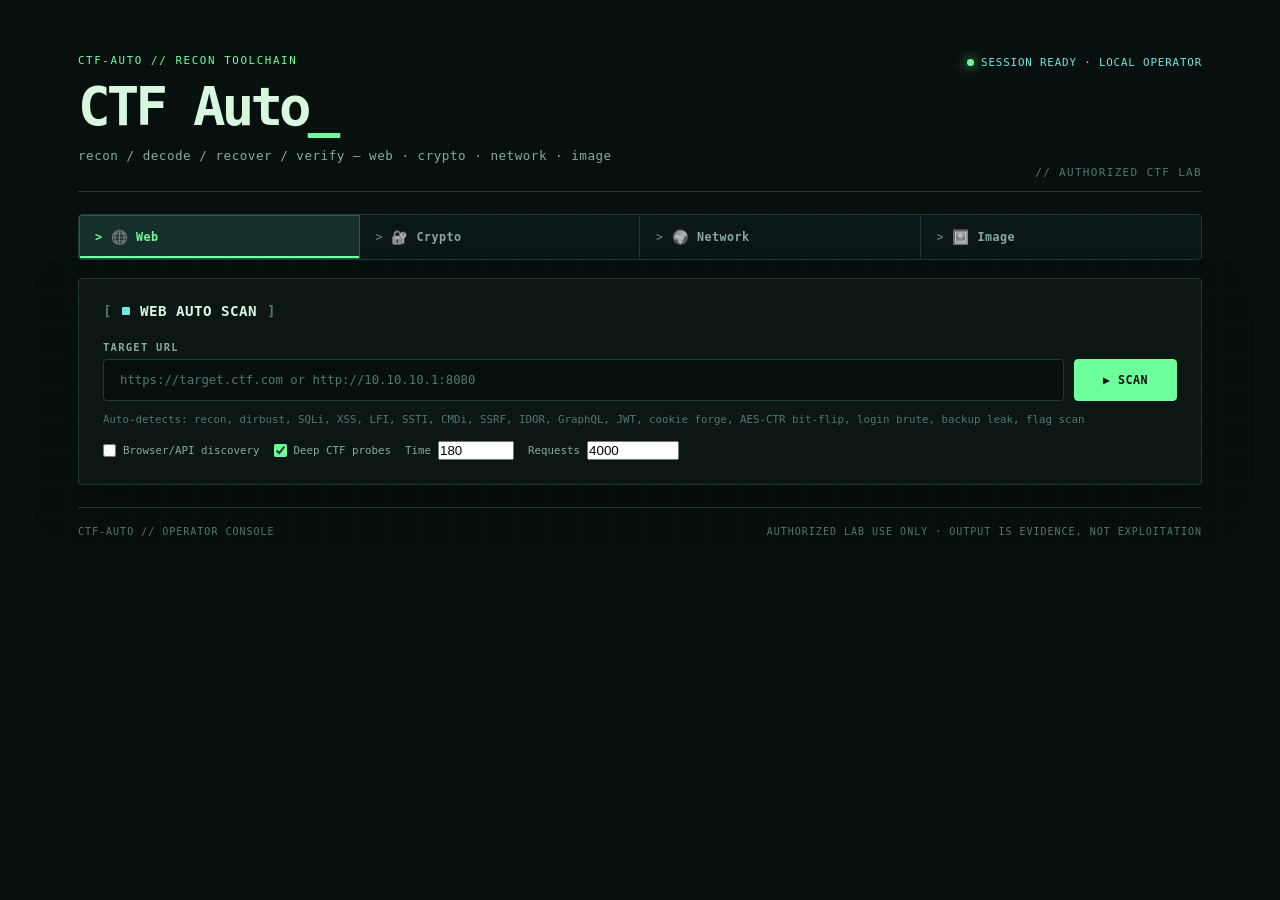
==== commit fb8c4c0a: "Add bounded competition scans and crypto regression coverage. Enforce Web request/time budgets, expo" ====
--- a/templates/index.html
+++ b/templates/index.html
@@ -361,6 +361,8 @@
     <div class="scan-options" aria-label="Web scan options">
       <label><input type="checkbox" id="web-browser"> Browser/API discovery</label>
       <label><input type="checkbox" id="web-deep" checked> Deep CTF probes</label>
+      <label>Time <input type="number" id="web-seconds" value="180" min="0" max="3600" style="width:76px"></label>
+      <label>Requests <input type="number" id="web-requests" value="4000" min="0" max="100000" style="width:92px"></label>
     </div>
   </div>
 
@@ -530,6 +532,8 @@
     body.url = document.getElementById('web-url').value.trim();
     body.browser = document.getElementById('web-browser').checked;
     body.deep = document.getElementById('web-deep').checked;
+    body.max_seconds = Number(document.getElementById('web-seconds').value || 0);
+    body.max_requests = Number(document.getElementById('web-requests').value || 0);
     if (!body.url) return alert('Enter a URL');
   } else if (category === 'crypto') {
     body.text = document.getElementById('crypto-text').value.trim();
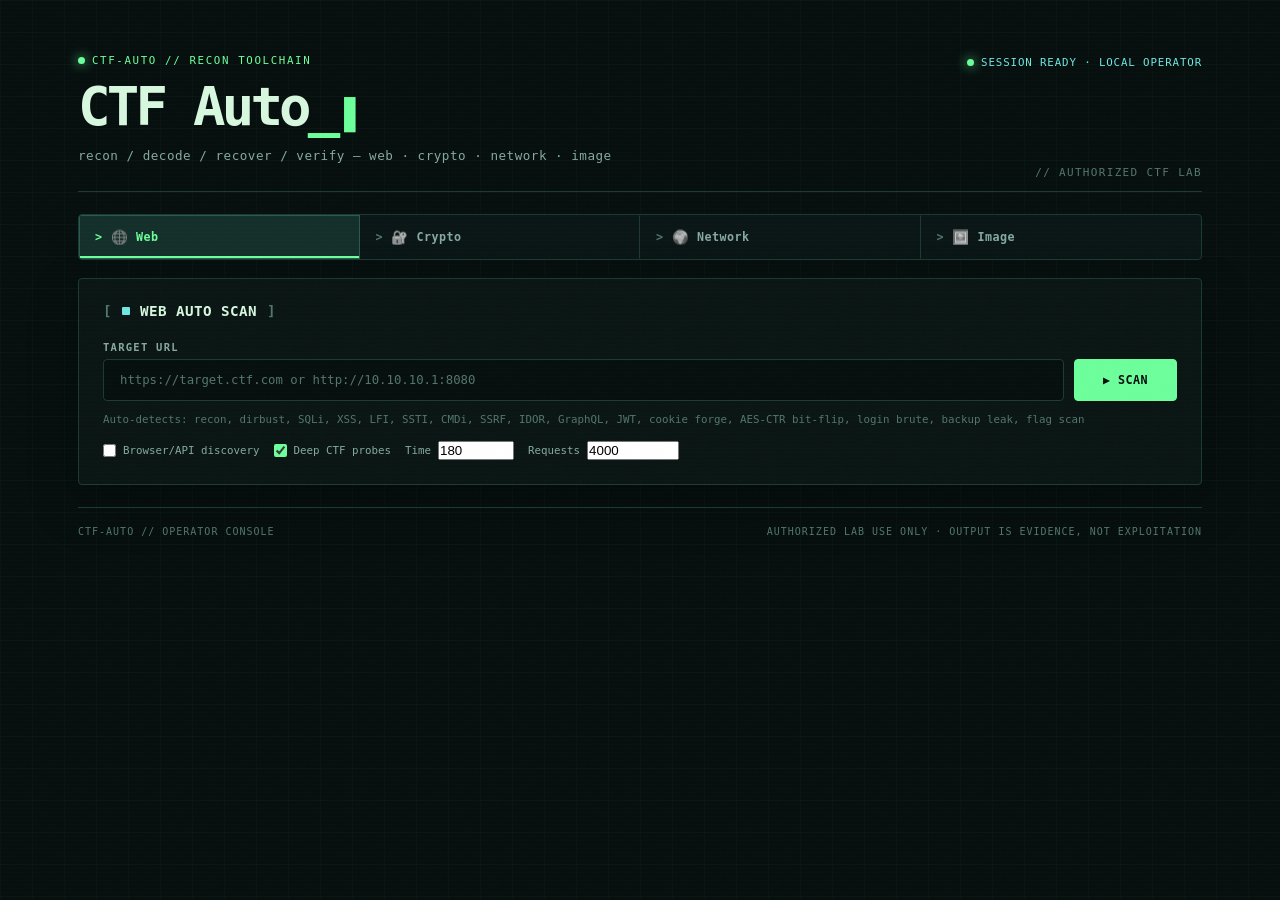
==== commit 0f61a8bd: "Polish the CTF operator console with hacker-style motion. Add lightweight scanlines, texture, cursor" ====
--- a/templates/index.html
+++ b/templates/index.html
@@ -36,12 +36,18 @@
 /* ── Layout ────────────────────────────────────────────────────── */
 .container{max-width:960px;margin:0 auto;padding:24px 20px 60px}
 header{text-align:center;padding:48px 0 32px}
+header h1:after{content:'▋';font-size:.55em;color:var(--green);margin-left:8px;animation:blink 1.1s steps(1) infinite}@keyframes blink{50%{opacity:0}}
 header h1{
   font-size:2.4rem;font-weight:800;letter-spacing:-.03em;
   background:linear-gradient(135deg,var(--accent2),var(--purple));
   -webkit-background-clip:text;-webkit-text-fill-color:transparent;
 }
 header p{color:var(--text2);margin-top:8px;font-size:.95rem}
+/* ambient hacker-console motion */
+.scanline{position:fixed;inset:0;pointer-events:none;z-index:20;opacity:.045;background:repeating-linear-gradient(0deg,transparent 0 3px,rgba(109,255,155,.35) 4px);mix-blend-mode:screen;animation:scanline 10s linear infinite}
+.noise{position:fixed;inset:0;pointer-events:none;z-index:19;opacity:.035;background-image:url("data:image/svg+xml,%3Csvg xmlns='http://www.w3.org/2000/svg' width='140' height='140'%3E%3Cfilter id='n'%3E%3CfeTurbulence baseFrequency='.8' numOctaves='3' stitchTiles='stitch'/%3E%3C/filter%3E%3Crect width='100%25' height='100%25' filter='url(%23n)' opacity='.4'/%3E%3C/svg%3E");animation:noise .25s steps(2) infinite}
+@keyframes scanline{from{transform:translateY(-8px)}to{transform:translateY(8px)}}
+@keyframes noise{0%{transform:translate(0)}25%{transform:translate(1%,-1%)}50%{transform:translate(-1%,1%)}75%{transform:translate(1%,1%)}to{transform:translate(0)}}
 
 /* ── Tabs ──────────────────────────────────────────────────────── */
 .tabs{
@@ -133,7 +139,8 @@
   background:var(--bg2);border:1px solid var(--border);
   border-radius:var(--radius);overflow:hidden;animation:fadeIn .3s ease;
 }
-#results.show{display:block}
+#results.show{display:block;animation:resultIn .35s var(--ease-out)}
+@keyframes resultIn{from{opacity:0;transform:translateY(12px) scale(.99)}to{opacity:1;transform:none}}
 .results-header{
   padding:16px 20px;border-bottom:1px solid var(--border);
   display:flex;align-items:center;justify-content:space-between;
@@ -301,7 +308,8 @@
 .results-actions{display:flex;align-items:center;gap:12px;margin-left:auto}.results-header .elapsed{color:var(--cyan);font-size:.75rem}
 .job-status{color:var(--muted);font:11px var(--font);letter-spacing:.07em;padding:8px 18px;border-bottom:1px solid var(--line-1);background:var(--ink-1)}
 .job-status.running{color:var(--phosphor)}.job-status.stopping{color:var(--amber)}.job-status.cancelled{color:var(--danger)}
-.results-body{max-height:560px}.r-item{padding:13px 18px;border-color:var(--line-1)}.r-item:hover{background:var(--phosphor-soft)}
+.results-body{max-height:560px}.r-item{padding:13px 18px;border-color:var(--line-1)}.r-item:hover{background:var(--phosphor-soft);transform:translateX(2px)}
+.r-item{transition:background .16s var(--ease-out),transform .16s var(--ease-out)}
 .r-item .label{font-size:.66rem;letter-spacing:.11em}.r-item .value{font-size:.8rem;color:var(--paper)}
 .solution{border-color:var(--line-2);background:var(--ink-1)}.solution-summary{color:var(--cyan)}.solution-scope,.solution summary{color:var(--muted)}.solution-step{color:var(--paper)}.solution-step code{color:var(--paper)}.decode-output{border-color:var(--line-2);background:var(--ink-0);color:var(--paper)}
 .badge{border-radius:2px!important;border:1px solid currentColor;background:transparent!important;padding:2px 6px!important}
@@ -316,15 +324,16 @@
 @media(max-width:640px){
   .container{padding:18px 14px 28px}header{padding:18px 0 22px}header:after{position:static;display:block;margin-top:12px}.header-meta{position:static;margin-bottom:12px}header h1{font-size:2rem}.tabs{grid-template-columns:repeat(2,1fr)}.tab{border-bottom:1px solid var(--line-1)}.tab:nth-child(2){border-right:0}.tab:nth-child(3),.tab:nth-child(4){border-bottom:0}.panel{padding:18px}.input-row{flex-direction:column}.results-actions{gap:6px}.results-actions .elapsed{display:none}footer{flex-direction:column;gap:8px}
 }
-@media(prefers-reduced-motion:reduce){*,*::before,*::after{animation-duration:.01ms!important;transition-duration:.01ms!important}}
+@media(prefers-reduced-motion:reduce){*,*::before,*::after{animation-duration:.01ms!important;transition-duration:.01ms!important}.scanline,.noise{display:none}}
 [hidden]{display:none!important}
 </style>
 </head>
 <body>
+<div class="scanline" aria-hidden="true"></div><div class="noise" aria-hidden="true"></div>
 <div class="container">
   <header>
     <div class="header-meta"><span class="live-dot"></span>SESSION READY · LOCAL OPERATOR</div>
-    <div class="header-kicker">CTF-AUTO // RECON TOOLCHAIN</div>
+    <div class="header-kicker"><span class="live-dot"></span>CTF-AUTO // RECON TOOLCHAIN</div>
     <h1>CTF Auto<span>_</span></h1>
     <p>recon / decode / recover / verify — web · crypto · network · image</p>
   </header>
@@ -750,6 +759,9 @@
   }
 
   body.innerHTML = html || '<div class="empty"><span class="icon">🔍</span>No results found</div>';
+  body.querySelectorAll('.r-item').forEach((item, index) => {
+    item.style.animation = `fadeIn .28s var(--ease-out) ${Math.min(index * 22, 360)}ms both`;
+  });
 
   // Title
   if (data.status !== 'cancelled' && !live) {
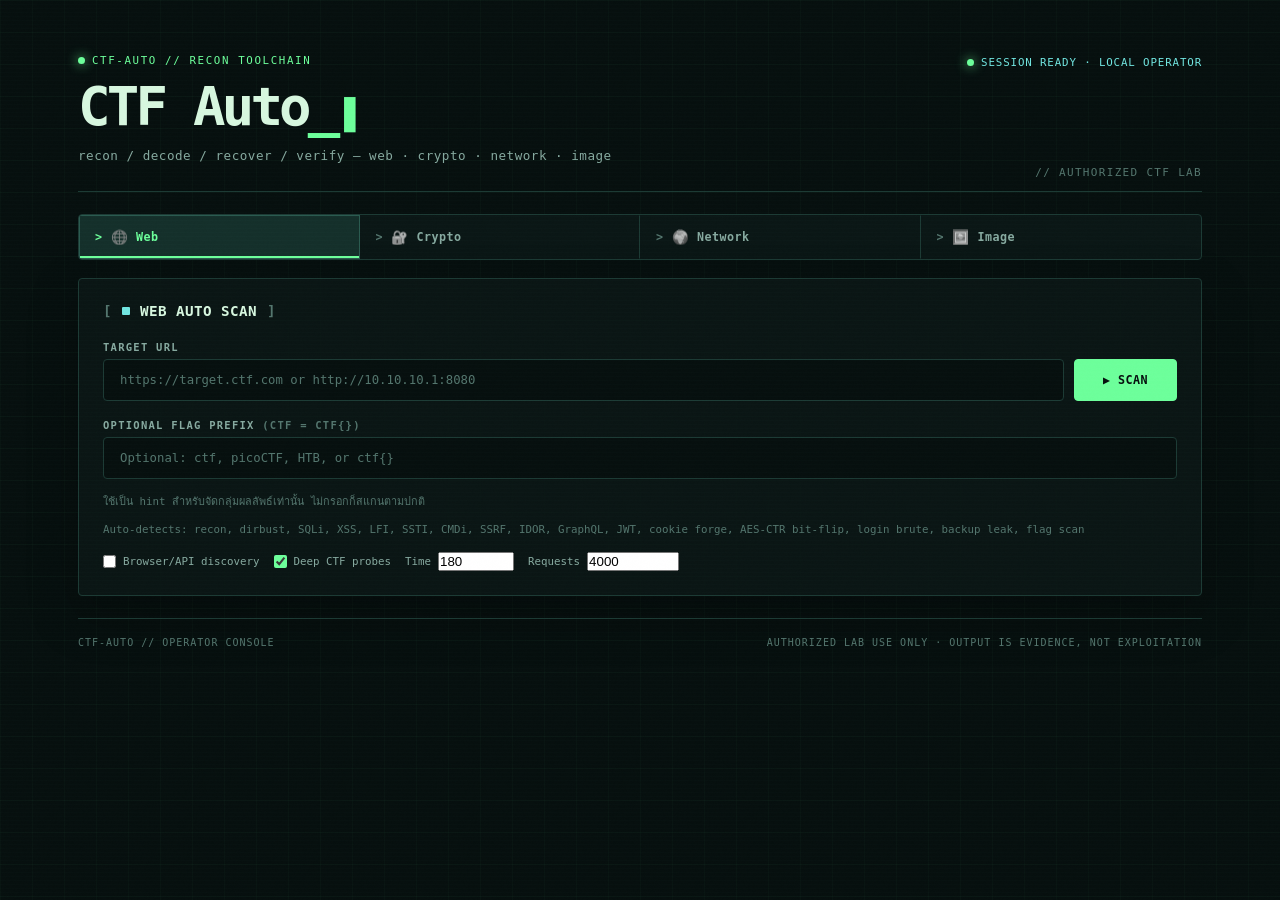
==== commit 6b702dc0: "Prepare crypto and web competition hardening release" ====
--- a/templates/index.html
+++ b/templates/index.html
@@ -364,6 +364,11 @@
         <button class="btn btn-primary" onclick="runScan('web')">▶ Scan</button>
       </div>
     </div>
+    <div class="input-group" style="margin-top:14px">
+      <label>Optional Flag Prefix <span style="color:var(--text3)">(ctf = ctf{})</span></label>
+      <input type="text" id="web-prefix" placeholder="Optional: ctf, picoCTF, HTB, or ctf{}" autocomplete="off" spellcheck="false">
+      <div class="console-note">ใช้เป็น hint สำหรับจัดกลุ่มผลลัพธ์เท่านั้น ไม่กรอกก็สแกนตามปกติ</div>
+    </div>
     <p style="color:var(--text3);font-size:.82rem;margin-top:-8px">
       <span class="console-note">Auto-detects: recon, dirbust, SQLi, XSS, LFI, SSTI, CMDi, SSRF, IDOR, GraphQL, JWT, cookie forge, AES-CTR bit-flip, login brute, backup leak, flag scan</span>
     </p>
@@ -378,6 +383,11 @@
   <!-- ── Crypto Panel ──────────────────────────────────────── -->
   <div class="panel" id="panel-crypto">
     <div class="panel-title"><span class="dot dot-crypto"></span> Crypto Auto Decode</div>
+    <div class="input-group">
+      <label>Optional Flag Prefix <span style="color:var(--text3)">(ctf = ctf{})</span></label>
+      <input type="text" id="crypto-prefix" placeholder="Optional: ctf, picoCTF, HTB, or ctf{}" autocomplete="off" spellcheck="false">
+      <div class="console-note">ใช้เป็น hint เท่านั้น: กรอก <code>ctf</code> จะตีความเป็น <code>ctf{...}</code> และเว้นว่างได้</div>
+    </div>
     <div class="input-group">
       <label>Text / Ciphertext</label>
       <textarea id="crypto-text" placeholder="Paste ciphertext, hash, RSA params, encoded string...&#10;&#10;Examples:&#10;  n = 12345...&#10;  e = 65537&#10;  c = 99999...&#10;&#10;  VVZkV2JtRllUa1JX...&#10;&#10;  cipher_hex: 0327252b31...&#10;&#10;  10001000101000001..."></textarea>
@@ -540,12 +550,14 @@
   if (category === 'web') {
     body.url = document.getElementById('web-url').value.trim();
     body.browser = document.getElementById('web-browser').checked;
+    body.prefix = document.getElementById('web-prefix').value.trim();
     body.deep = document.getElementById('web-deep').checked;
     body.max_seconds = Number(document.getElementById('web-seconds').value || 0);
     body.max_requests = Number(document.getElementById('web-requests').value || 0);
     if (!body.url) return alert('Enter a URL');
   } else if (category === 'crypto') {
     body.text = document.getElementById('crypto-text').value.trim();
+    body.prefix = document.getElementById('crypto-prefix').value.trim();
     if (uploadedFiles.crypto) body.file_path = uploadedFiles.crypto;
     if (!body.text && !body.file_path) return alert('Enter text or upload a file');
   } else if (category === 'network') {
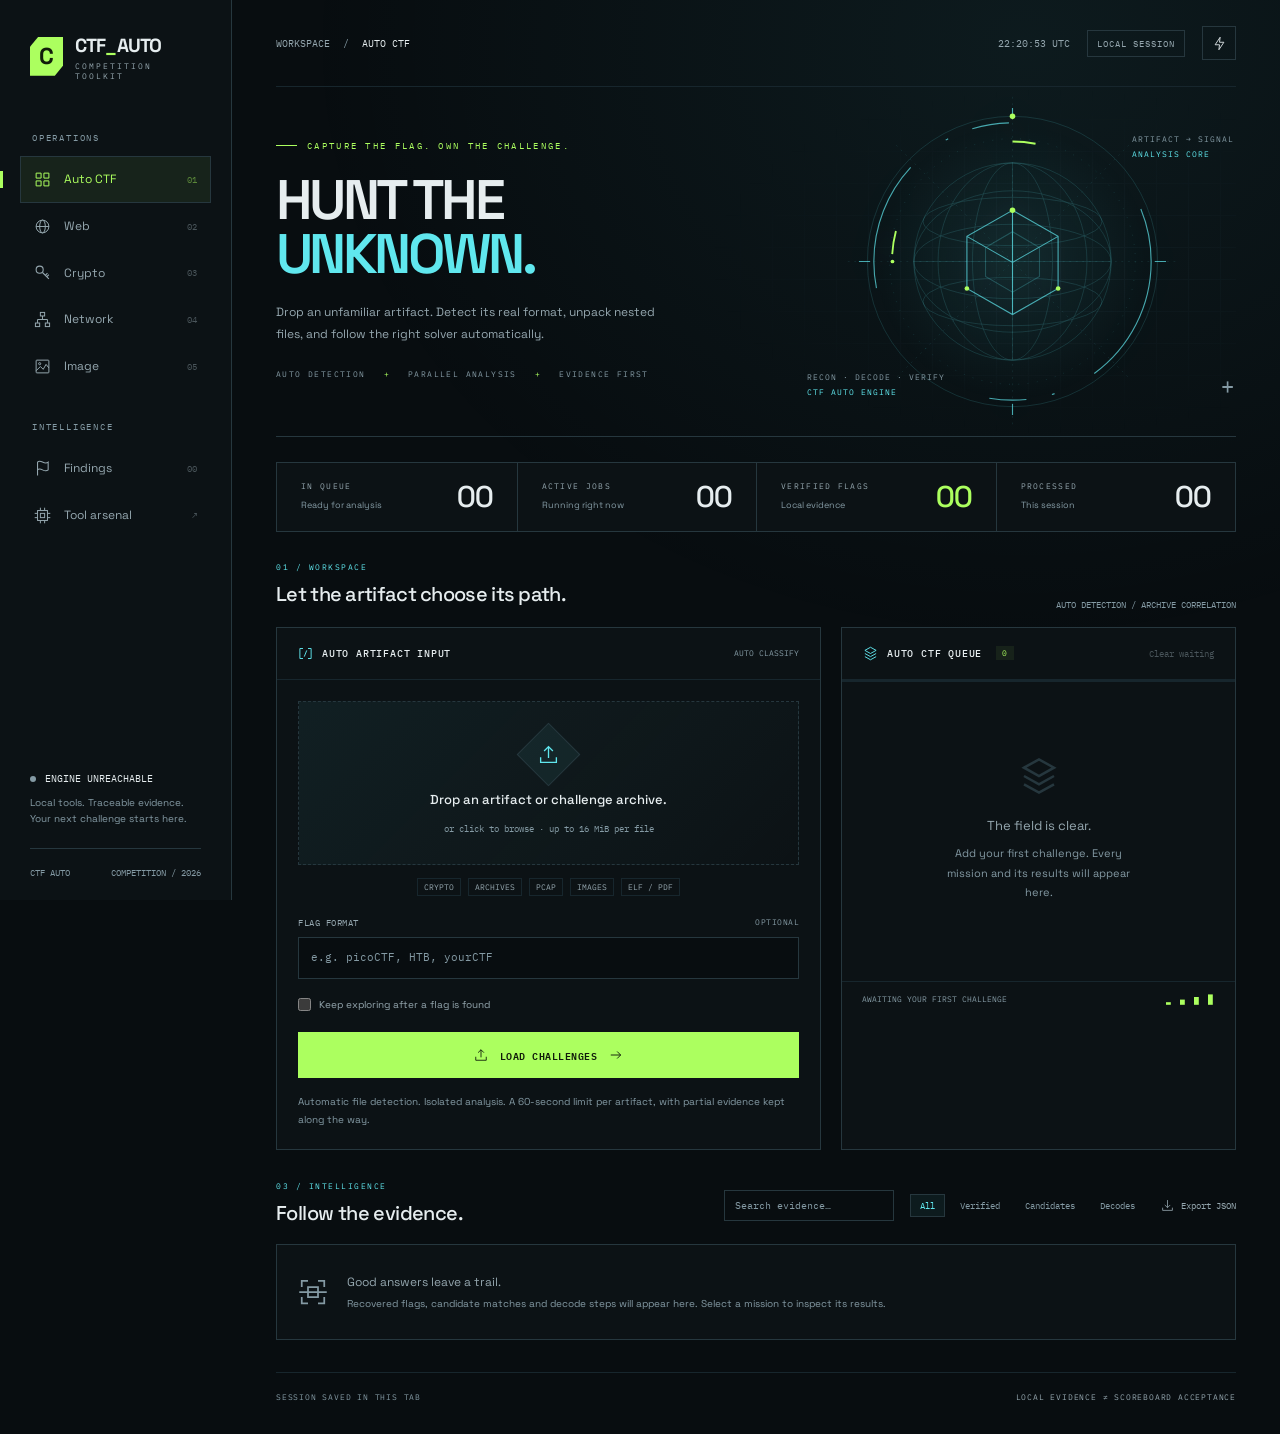
==== commit 336fcef9: "Upgrade CTF competition engine and cyber command UI" ====
--- a/templates/index.html
+++ b/templates/index.html
@@ -1,814 +1,147 @@
-<!DOCTYPE html>
+<!doctype html>
 <html lang="en">
 <head>
-<meta charset="UTF-8">
-<meta name="viewport" content="width=device-width, initial-scale=1.0">
-<meta name="theme-color" content="#07100f">
-<link rel="icon" href="data:image/svg+xml,%3Csvg xmlns='http://www.w3.org/2000/svg' viewBox='0 0 16 16'%3E%3Crect width='16' height='16' fill='%2307100f'/%3E%3Cpath d='M3 3h10v2H3zM3 7h6v2H3zM3 11h10v2H3z' fill='%236dff9b'/%3E%3C/svg%3E">
-<title>CTF Auto — Operator Console</title>
-<style>
-/* Hallmark · macrostructure: Workbench · tone: technical · anchor hue: phosphor-green · theme: Terminal · nav: N8 · footer: Ft4 */
-/* ── Reset & Base ──────────────────────────────────────────────── */
-*,*::before,*::after{box-sizing:border-box;margin:0;padding:0}
-:root{
-  --bg:#0a0e17;--bg2:#111827;--bg3:#1a2235;--bg4:#222d44;
-  --border:#2a3650;--border2:#3a4a6a;
-  --text:#e2e8f0;--text2:#94a3b8;--text3:#64748b;
-  --accent:#3b82f6;--accent2:#60a5fa;--accent-glow:rgba(59,130,246,.15);
-  --green:#10b981;--green-bg:rgba(16,185,129,.12);
-  --red:#ef4444;--red-bg:rgba(239,68,68,.12);
-  --yellow:#f59e0b;--yellow-bg:rgba(245,158,11,.12);
-  --purple:#a855f7;--purple-bg:rgba(168,85,247,.12);
-  --radius:12px;--radius-sm:8px;
-  --shadow:0 4px 24px rgba(0,0,0,.4);
-  --font:'SF Mono','JetBrains Mono','Fira Code',monospace;
-  --font-sans:-apple-system,'Inter',system-ui,sans-serif;
-}
-html{font-size:15px}
-body{
-  font-family:var(--font-sans);background:var(--bg);color:var(--text);
-  min-height:100vh;overflow-x:hidden;
-  background-image:
-    radial-gradient(ellipse 80% 60% at 50% -20%,rgba(59,130,246,.08),transparent),
-    radial-gradient(ellipse 60% 50% at 80% 100%,rgba(168,85,247,.06),transparent);
-}
-
-/* ── Layout ────────────────────────────────────────────────────── */
-.container{max-width:960px;margin:0 auto;padding:24px 20px 60px}
-header{text-align:center;padding:48px 0 32px}
-header h1:after{content:'▋';font-size:.55em;color:var(--green);margin-left:8px;animation:blink 1.1s steps(1) infinite}@keyframes blink{50%{opacity:0}}
-header h1{
-  font-size:2.4rem;font-weight:800;letter-spacing:-.03em;
-  background:linear-gradient(135deg,var(--accent2),var(--purple));
-  -webkit-background-clip:text;-webkit-text-fill-color:transparent;
-}
-header p{color:var(--text2);margin-top:8px;font-size:.95rem}
-/* ambient hacker-console motion */
-.scanline{position:fixed;inset:0;pointer-events:none;z-index:20;opacity:.045;background:repeating-linear-gradient(0deg,transparent 0 3px,rgba(109,255,155,.35) 4px);mix-blend-mode:screen;animation:scanline 10s linear infinite}
-.noise{position:fixed;inset:0;pointer-events:none;z-index:19;opacity:.035;background-image:url("data:image/svg+xml,%3Csvg xmlns='http://www.w3.org/2000/svg' width='140' height='140'%3E%3Cfilter id='n'%3E%3CfeTurbulence baseFrequency='.8' numOctaves='3' stitchTiles='stitch'/%3E%3C/filter%3E%3Crect width='100%25' height='100%25' filter='url(%23n)' opacity='.4'/%3E%3C/svg%3E");animation:noise .25s steps(2) infinite}
-@keyframes scanline{from{transform:translateY(-8px)}to{transform:translateY(8px)}}
-@keyframes noise{0%{transform:translate(0)}25%{transform:translate(1%,-1%)}50%{transform:translate(-1%,1%)}75%{transform:translate(1%,1%)}to{transform:translate(0)}}
-
-/* ── Tabs ──────────────────────────────────────────────────────── */
-.tabs{
-  display:flex;gap:4px;background:var(--bg2);border-radius:var(--radius);
-  padding:4px;margin-bottom:28px;border:1px solid var(--border);
-}
-.tab{
-  flex:1;padding:14px 16px;text-align:center;cursor:pointer;
-  border-radius:var(--radius-sm);font-weight:600;font-size:.92rem;
-  color:var(--text3);transition:all .2s;border:1px solid transparent;
-  display:flex;align-items:center;justify-content:center;gap:8px;
-  user-select:none;
-}
-.tab:hover{color:var(--text);background:var(--bg3)}
-.tab.active{
-  background:var(--bg4);color:var(--text);
-  border-color:var(--border2);box-shadow:var(--shadow);
-}
-.tab .icon{font-size:1.2rem}
-
-/* ── Panel ─────────────────────────────────────────────────────── */
-.panel{
-  display:none;background:var(--bg2);border:1px solid var(--border);
-  border-radius:var(--radius);padding:28px;animation:fadeIn .25s ease;
-}
-.panel.active{display:block}
-@keyframes fadeIn{from{opacity:0;transform:translateY(8px)}to{opacity:1;transform:none}}
-
-.panel-title{
-  font-size:1.15rem;font-weight:700;margin-bottom:20px;
-  display:flex;align-items:center;gap:10px;
-}
-.panel-title .dot{width:10px;height:10px;border-radius:50%;flex-shrink:0}
-.dot-web{background:var(--accent)}
-.dot-crypto{background:var(--purple)}
-.dot-net{background:var(--green)}
-
-/* ── Inputs ────────────────────────────────────────────────────── */
-.input-group{margin-bottom:18px}
-.input-group label{
-  display:block;font-size:.82rem;font-weight:600;color:var(--text2);
-  margin-bottom:6px;text-transform:uppercase;letter-spacing:.04em;
-}
-.input-row{display:flex;gap:10px;align-items:stretch}
-input[type="text"],input[type="url"],textarea{
-  width:100%;padding:13px 16px;border-radius:var(--radius-sm);
-  border:1px solid var(--border);background:var(--bg);color:var(--text);
-  font-family:var(--font);font-size:.9rem;transition:border .2s;
-  outline:none;
-}
-input:focus,textarea:focus{border-color:var(--accent);box-shadow:0 0 0 3px var(--accent-glow)}
-textarea{resize:vertical;min-height:100px}
-input::placeholder,textarea::placeholder{color:var(--text3)}
-
-/* ── File Drop ─────────────────────────────────────────────────── */
-.file-drop{
-  border:2px dashed var(--border);border-radius:var(--radius);
-  padding:36px 20px;text-align:center;cursor:pointer;
-  transition:all .2s;color:var(--text3);position:relative;
-}
-.file-drop:hover,.file-drop.drag-over{
-  border-color:var(--accent);background:var(--accent-glow);color:var(--text2);
-}
-.file-drop input[type="file"]{
-  position:absolute;inset:0;opacity:0;cursor:pointer;
-}
-.file-drop .icon{font-size:2rem;margin-bottom:8px;display:block}
-.file-drop .name{color:var(--accent2);font-weight:600;margin-top:8px;font-size:.9rem}
-
-/* ── Button ────────────────────────────────────────────────────── */
-.btn{
-  display:inline-flex;align-items:center;justify-content:center;gap:8px;
-  padding:13px 28px;border-radius:var(--radius-sm);border:none;
-  font-weight:700;font-size:.95rem;cursor:pointer;transition:all .2s;
-  font-family:var(--font-sans);
-}
-.btn-primary{
-  background:linear-gradient(135deg,var(--accent),#2563eb);color:#fff;
-  box-shadow:0 2px 12px rgba(59,130,246,.3);
-}
-.btn-primary:hover{transform:translateY(-1px);box-shadow:0 4px 20px rgba(59,130,246,.4)}
-.btn-primary:active{transform:translateY(0)}
-.btn-primary:disabled{opacity:.5;cursor:not-allowed;transform:none}
-.btn-sm{padding:10px 20px;font-size:.85rem}
-
-/* ── Results ───────────────────────────────────────────────────── */
-#results{
-  margin-top:28px;display:none;
-  background:var(--bg2);border:1px solid var(--border);
-  border-radius:var(--radius);overflow:hidden;animation:fadeIn .3s ease;
-}
-#results.show{display:block;animation:resultIn .35s var(--ease-out)}
-@keyframes resultIn{from{opacity:0;transform:translateY(12px) scale(.99)}to{opacity:1;transform:none}}
-.results-header{
-  padding:16px 20px;border-bottom:1px solid var(--border);
-  display:flex;align-items:center;justify-content:space-between;
-}
-.results-header h3{font-size:1rem;font-weight:700;display:flex;align-items:center;gap:8px}
-.results-header .elapsed{color:var(--text3);font-size:.82rem;font-family:var(--font)}
-.results-body{padding:0;max-height:500px;overflow-y:auto}
-.results-body::-webkit-scrollbar{width:6px}
-.results-body::-webkit-scrollbar-track{background:transparent}
-.results-body::-webkit-scrollbar-thumb{background:var(--border);border-radius:3px}
-
-/* ── Result Items ──────────────────────────────────────────────── */
-.r-item{
-  padding:14px 20px;border-bottom:1px solid var(--border);
-  transition:background .15s;
-}
-.r-item:last-child{border-bottom:none}
-.r-item:hover{background:rgba(255,255,255,.02)}
-.r-item .label{
-  font-size:.75rem;font-weight:600;text-transform:uppercase;
-  letter-spacing:.04em;margin-bottom:6px;display:flex;align-items:center;gap:6px;
-}
-.r-item .label .badge{
-  display:inline-block;padding:2px 8px;border-radius:4px;font-size:.7rem;
-}
-.badge-flag{background:var(--green-bg);color:var(--green)}
-.badge-decode{background:var(--purple-bg);color:var(--purple)}
-.badge-scan{background:var(--accent-glow);color:var(--accent2)}
-.badge-net{background:var(--yellow-bg);color:var(--yellow)}
-.badge-target{background:var(--bg4);color:var(--text2)}
-.badge-file{background:var(--bg4);color:var(--text2)}
-.badge-error{background:var(--red-bg);color:var(--red)}
-.r-item .value{
-  font-family:var(--font);font-size:.85rem;color:var(--text);
-  word-break:break-word;line-height:1.6;
-}
-.evidence-card{margin-top:10px;padding:12px;border:1px solid var(--line-2);background:rgba(7,16,15,.72);border-radius:var(--radius)}
-.evidence-card .evidence-title{display:flex;justify-content:space-between;gap:10px;align-items:center;color:var(--phosphor);font-size:.72rem;letter-spacing:.08em;text-transform:uppercase}
-.evidence-card .evidence-path{margin-top:7px;color:var(--cyan);font-size:.78rem;word-break:break-all}
-.evidence-card .evidence-meta{margin-top:7px;color:var(--muted);font-size:.7rem;line-height:1.6}
-.evidence-card .evidence-steps{margin-top:8px;display:grid;gap:6px}
-.evidence-step{display:grid;grid-template-columns:24px 1fr;gap:8px;padding:7px 8px;background:var(--ink-0);border-left:2px solid var(--line-2);font-size:.72rem}
-.evidence-step .step-no{color:var(--phosphor);font-weight:700}.evidence-step .step-op{color:var(--cyan)}
-.evidence-step code{display:block;margin-top:3px;color:var(--paper);white-space:pre-wrap;word-break:break-all}
-.status-verified{color:var(--phosphor)}.status-candidate{color:var(--amber)}.status-raw{color:var(--muted)}
-.r-item .value .score{
-  display:inline-block;background:var(--bg4);padding:2px 8px;
-  border-radius:4px;font-size:.75rem;color:var(--text2);margin-right:8px;
-}
-.r-item .value .method{color:var(--accent2);font-weight:600}
-.solution{margin-top:10px;padding:9px 11px;border:1px solid var(--border);border-radius:var(--radius-sm);background:var(--bg)}
-.solution-summary{color:var(--accent2);font-size:.78rem;font-weight:700}
-.solution-scope{color:var(--text3);font-size:.72rem;margin-top:3px}
-.solution details{margin-top:6px}.solution summary{cursor:pointer;color:var(--text2);font-size:.72rem}
-.solution-steps{margin-top:6px;display:grid;gap:5px}.solution-step{font-size:.72rem;color:var(--text2);line-height:1.5}
-.solution-step code{color:var(--text);font-family:var(--font);word-break:break-all}
-.decode-output{margin:8px 0 0;padding:8px;max-height:220px;overflow:auto;white-space:pre-wrap;word-break:break-all;border:1px solid var(--border);border-radius:var(--radius-sm);background:var(--bg);color:var(--text)}
-
-/* ── Flag highlight ────────────────────────────────────────────── */
-.flag-found{
-  background:linear-gradient(135deg,rgba(16,185,129,.1),rgba(16,185,129,.05));
-  border-left:3px solid var(--green);
-}
-.flag-found .value{color:var(--green);font-weight:600;font-size:.95rem}
-
-/* ── Loading ───────────────────────────────────────────────────── */
-.spinner{
-  display:inline-block;width:18px;height:18px;border:2px solid var(--border);
-  border-top-color:var(--accent);border-radius:50%;animation:spin .7s linear infinite;
-}
-@keyframes spin{to{transform:rotate(360deg)}}
-.loading-text{color:var(--text2);font-size:.9rem;display:flex;align-items:center;gap:10px}
-
-/* ── Empty state ───────────────────────────────────────────────── */
-.empty{text-align:center;padding:48px 20px;color:var(--text3)}
-.empty .icon{font-size:3rem;margin-bottom:12px;display:block}
-
-/* ── Summary bar ───────────────────────────────────────────────── */
-.summary{
-  display:flex;gap:12px;padding:14px 20px;border-top:1px solid var(--border);
-  flex-wrap:wrap;
-}
-.summary .stat{
-  display:flex;align-items:center;gap:6px;font-size:.82rem;font-weight:600;
-}
-.summary .stat .num{
-  width:22px;height:22px;border-radius:50%;display:flex;align-items:center;
-  justify-content:center;font-size:.75rem;font-weight:700;
-}
-.stat-flags .num{background:var(--green-bg);color:var(--green)}
-.stat-decodes .num{background:var(--purple-bg);color:var(--purple)}
-.stat-warnings .num{background:var(--yellow-bg);color:var(--yellow)}
-
-/* ── Responsive ────────────────────────────────────────────────── */
-@media(max-width:640px){
-  header h1{font-size:1.8rem}
-  .tabs{flex-direction:column}
-  .tab{padding:12px}
-  .input-row{flex-direction:column}
-  .panel{padding:20px}
-}
-
-/* ── Operator-console skin ────────────────────────────────────── */
-:root{
-  --ink-0:#07100f;--ink-1:#0b1716;--ink-2:#10211e;--ink-3:#15302b;
-  --line-1:#1d3b35;--line-2:#2b5b50;
-  --paper:#d7f7df;--muted:#87aaa0;--dim:#54766e;
-  --phosphor:#6dff9b;--cyan:#71e5e0;--amber:#ffc857;--danger:#ff6b6b;
-  --phosphor-soft:rgba(109,255,155,.10);--cyan-soft:rgba(113,229,224,.10);
-  --danger-soft:rgba(255,107,107,.11);--amber-soft:rgba(255,200,87,.11);
-  --shadow-console:0 18px 50px rgba(0,0,0,.28);
-  --ease-out:cubic-bezier(.22,1,.36,1);
-  --bg:var(--ink-0);--bg2:var(--ink-1);--bg3:var(--ink-2);--bg4:var(--ink-3);
-  --border:var(--line-1);--border2:var(--line-2);--text:var(--paper);--text2:var(--muted);--text3:var(--dim);
-  --accent:var(--cyan);--accent2:var(--cyan);--accent-glow:var(--cyan-soft);
-  --green:var(--phosphor);--green-bg:var(--phosphor-soft);--red:var(--danger);--red-bg:var(--danger-soft);
-  --yellow:var(--amber);--yellow-bg:var(--amber-soft);--purple:var(--cyan);--purple-bg:var(--cyan-soft);
-  --radius:4px;--radius-sm:3px;--shadow:var(--shadow-console);
-  --font:'SF Mono','JetBrains Mono','Fira Code',ui-monospace,monospace;
-  --font-sans:ui-monospace,'SF Mono','JetBrains Mono',monospace;
-}
-html,body{overflow-x:clip}
-body{background-color:var(--ink-0);background-image:
-  linear-gradient(rgba(109,255,155,.025) 1px,transparent 1px),
-  linear-gradient(90deg,rgba(109,255,155,.018) 1px,transparent 1px);
-  background-size:32px 32px;font-family:var(--font-sans)}
-.container{max-width:1180px;padding:28px 28px 34px}
-header{text-align:left;padding:26px 0 28px;border-bottom:1px solid var(--line-1);margin-bottom:22px;position:relative}
-header:after{content:'// AUTHORIZED CTF LAB';position:absolute;right:0;bottom:12px;color:var(--dim);font:11px var(--font);letter-spacing:.12em}
-header h1{font-size:clamp(2rem,5vw,3.6rem);font-weight:800;letter-spacing:-.07em;color:var(--paper);background:none;-webkit-text-fill-color:initial}
-header h1 span{color:var(--phosphor)}
-header p{color:var(--muted);margin-top:10px;font-size:.84rem;letter-spacing:.04em}
-.header-kicker{color:var(--phosphor);font-size:.72rem;letter-spacing:.15em;margin-bottom:8px}
-.header-meta{position:absolute;right:0;top:28px;color:var(--cyan);font-size:.72rem;letter-spacing:.08em}
-.live-dot{display:inline-block;width:7px;height:7px;border-radius:50%;background:var(--phosphor);box-shadow:0 0 12px var(--phosphor);margin-right:7px}
-.tabs{display:grid;grid-template-columns:repeat(4,1fr);gap:0;background:var(--ink-1);border:1px solid var(--line-1);border-radius:var(--radius);padding:0;margin-bottom:18px;overflow:hidden}
-.tab{border-right:1px solid var(--line-1);border-radius:0;padding:13px 15px;justify-content:flex-start;color:var(--muted);font-size:.78rem;letter-spacing:.04em;transition:background .16s var(--ease-out),color .16s var(--ease-out),transform .16s var(--ease-out)}
-.tab:last-child{border-right:0}.tab:before{content:'> ';color:var(--dim)}
-.tab:hover{color:var(--paper);background:var(--ink-2)}
-.tab.active{color:var(--phosphor);background:var(--ink-3);border-color:var(--line-2);box-shadow:inset 0 -2px 0 var(--phosphor)}
-.tab.active:before{color:var(--phosphor)}
-.tab .icon{font-size:.9rem;filter:grayscale(1);opacity:.85}
-.panel,#results{background:rgba(11,23,22,.92);border:1px solid var(--line-1);border-radius:var(--radius);box-shadow:var(--shadow-console)}
-.panel{padding:24px;animation:fadeIn .2s var(--ease-out)}
-.panel-title{font-size:.95rem;letter-spacing:.03em;text-transform:uppercase;margin-bottom:22px;color:var(--paper)}
-.panel-title:before{content:'[ ';color:var(--dim)}.panel-title:after{content:' ]';color:var(--dim)}
-.panel-title .dot{width:8px;height:8px;border-radius:1px}.dot-web{background:var(--cyan)}.dot-crypto{background:var(--phosphor)}.dot-net{background:var(--amber)}
-.input-group label{font-size:.7rem;color:var(--muted);letter-spacing:.12em}
-input[type="text"],input[type="url"],textarea{background:var(--ink-0);border-color:var(--line-1);border-radius:var(--radius);color:var(--paper);font-size:.82rem}
-input:focus,textarea:focus{border-color:var(--phosphor);box-shadow:0 0 0 2px var(--phosphor-soft)}
-input::placeholder,textarea::placeholder{color:var(--dim)}
-.file-drop{border-color:var(--line-2);border-radius:var(--radius);padding:30px 20px;background:rgba(7,16,15,.48);font-size:.82rem}
-.file-drop:hover,.file-drop.drag-over{border-color:var(--phosphor);background:var(--phosphor-soft);color:var(--paper)}
-.file-drop .name{color:var(--phosphor)}
-.btn{border-radius:var(--radius);font-family:var(--font);font-size:.78rem;letter-spacing:.04em;text-transform:uppercase;transition:background .16s var(--ease-out),border-color .16s var(--ease-out),color .16s var(--ease-out),transform .16s var(--ease-out);white-space:nowrap}
-.btn:focus-visible,.tab:focus-visible,input:focus-visible,textarea:focus-visible{outline:2px solid var(--phosphor);outline-offset:2px}
-.btn-primary{background:var(--phosphor);color:var(--ink-0);border:1px solid var(--phosphor);box-shadow:none}
-.btn-primary:hover{background:#a0ffb8;box-shadow:0 0 18px var(--phosphor-soft);transform:translateY(-1px)}
-.btn-primary:disabled{background:var(--line-2);border-color:var(--line-2);color:var(--muted);opacity:1}
-.btn-danger{background:transparent;color:var(--danger);border:1px solid var(--danger)}
-.btn-danger:hover{background:var(--danger-soft);transform:translateY(-1px)}
-.btn-danger:disabled{opacity:.55;cursor:wait}
-.results-header{padding:14px 18px;border-color:var(--line-1);background:var(--ink-2);gap:12px}
-.results-header h3{font-size:.82rem;letter-spacing:.04em;text-transform:uppercase;min-width:0}
-.results-actions{display:flex;align-items:center;gap:12px;margin-left:auto}.results-header .elapsed{color:var(--cyan);font-size:.75rem}
-.job-status{color:var(--muted);font:11px var(--font);letter-spacing:.07em;padding:8px 18px;border-bottom:1px solid var(--line-1);background:var(--ink-1)}
-.job-status.running{color:var(--phosphor)}.job-status.stopping{color:var(--amber)}.job-status.cancelled{color:var(--danger)}
-.results-body{max-height:560px}.r-item{padding:13px 18px;border-color:var(--line-1)}.r-item:hover{background:var(--phosphor-soft);transform:translateX(2px)}
-.r-item{transition:background .16s var(--ease-out),transform .16s var(--ease-out)}
-.r-item .label{font-size:.66rem;letter-spacing:.11em}.r-item .value{font-size:.8rem;color:var(--paper)}
-.solution{border-color:var(--line-2);background:var(--ink-1)}.solution-summary{color:var(--cyan)}.solution-scope,.solution summary{color:var(--muted)}.solution-step{color:var(--paper)}.solution-step code{color:var(--paper)}.decode-output{border-color:var(--line-2);background:var(--ink-0);color:var(--paper)}
-.badge{border-radius:2px!important;border:1px solid currentColor;background:transparent!important;padding:2px 6px!important}
-.badge-flag{color:var(--phosphor)}.badge-decode,.badge-scan{color:var(--cyan)}.badge-net{color:var(--amber)}.badge-error{color:var(--danger)}
-.flag-found{background:var(--phosphor-soft);border-left:2px solid var(--phosphor)}.flag-found .value{color:var(--phosphor);font-size:.9rem}
-.spinner{border-color:var(--line-2);border-top-color:var(--phosphor);width:14px;height:14px}
-.summary{border-color:var(--line-1);background:var(--ink-1);padding:12px 18px}.summary .stat{font-size:.72rem;color:var(--muted)}
-.summary .stat .num{border-radius:2px;background:var(--ink-3);color:var(--phosphor)}
-.console-note{color:var(--dim);font-size:.72rem;line-height:1.7;margin-top:14px}.console-note code{color:var(--cyan)}
-.scan-options{display:flex;gap:14px;flex-wrap:wrap;margin-top:12px;color:var(--muted);font-size:.72rem}.scan-options label{display:flex;gap:7px;align-items:center}.scan-options input{accent-color:var(--phosphor)}
-footer{display:flex;justify-content:space-between;gap:16px;padding-top:18px;margin-top:22px;border-top:1px solid var(--line-1);color:var(--dim);font:10px var(--font);letter-spacing:.1em;text-transform:uppercase}
-@media(max-width:640px){
-  .container{padding:18px 14px 28px}header{padding:18px 0 22px}header:after{position:static;display:block;margin-top:12px}.header-meta{position:static;margin-bottom:12px}header h1{font-size:2rem}.tabs{grid-template-columns:repeat(2,1fr)}.tab{border-bottom:1px solid var(--line-1)}.tab:nth-child(2){border-right:0}.tab:nth-child(3),.tab:nth-child(4){border-bottom:0}.panel{padding:18px}.input-row{flex-direction:column}.results-actions{gap:6px}.results-actions .elapsed{display:none}footer{flex-direction:column;gap:8px}
-}
-@media(prefers-reduced-motion:reduce){*,*::before,*::after{animation-duration:.01ms!important;transition-duration:.01ms!important}.scanline,.noise{display:none}}
-[hidden]{display:none!important}
-</style>
+  <meta charset="utf-8">
+  <meta name="viewport" content="width=device-width,initial-scale=1">
+  <meta name="theme-color" content="#080d10">
+  <meta name="description" content="Your local CTF competition workspace. Queue challenges, decode artifacts and inspect the evidence.">
+  <title>CTF Auto — Mission Control</title>
+  <link rel="icon" type="image/svg+xml" href="/static/favicon.svg">
+  <link rel="stylesheet" href="/static/console.css">
+  <script src="/static/console.js" defer></script>
 </head>
 <body>
-<div class="scanline" aria-hidden="true"></div><div class="noise" aria-hidden="true"></div>
-<div class="container">
-  <header>
-    <div class="header-meta"><span class="live-dot"></span>SESSION READY · LOCAL OPERATOR</div>
-    <div class="header-kicker"><span class="live-dot"></span>CTF-AUTO // RECON TOOLCHAIN</div>
-    <h1>CTF Auto<span>_</span></h1>
-    <p>recon / decode / recover / verify — web · crypto · network · image</p>
-  </header>
-
-  <!-- ── Tabs ──────────────────────────────────────────────── -->
-  <div class="tabs" role="tablist" aria-label="CTF modules">
-    <div class="tab active" role="tab" tabindex="0" data-tab="web" onclick="switchTab('web')">
-      <span class="icon">🌐</span> Web
+<a class="skip-link" href="#workspace">Skip to workspace</a>
+<svg class="icon-sprite" aria-hidden="true" xmlns="http://www.w3.org/2000/svg"><defs>
+<symbol id="i-grid" viewBox="0 0 24 24"><path d="M3 3h7v7H3zM14 3h7v7h-7zM3 14h7v7H3zM14 14h7v7h-7z" fill="none" stroke="currentColor" stroke-width="1.4"/></symbol>
+<symbol id="i-globe" viewBox="0 0 24 24"><g fill="none" stroke="currentColor" stroke-width="1.4"><circle cx="12" cy="12" r="9"/><ellipse cx="12" cy="12" rx="4" ry="9"/><path d="M3 12h18"/></g></symbol>
+<symbol id="i-key" viewBox="0 0 24 24"><g fill="none" stroke="currentColor" stroke-width="1.5"><circle cx="8" cy="8" r="5"/><path d="m12 12 9 9m-5-5 3-3m-1 5 3-3"/></g></symbol>
+<symbol id="i-network" viewBox="0 0 24 24"><g fill="none" stroke="currentColor" stroke-width="1.4"><rect x="9" y="2" width="6" height="5"/><rect x="2" y="17" width="6" height="5"/><rect x="16" y="17" width="6" height="5"/><path d="M12 7v5M5 17v-5h14v5"/></g></symbol>
+<symbol id="i-image" viewBox="0 0 24 24"><g fill="none" stroke="currentColor" stroke-width="1.4"><rect x="3" y="3" width="18" height="18" rx="1"/><circle cx="8" cy="8" r="1.5"/><path d="m3 18 6-6 4 4 4-7 4 5"/></g></symbol>
+<symbol id="i-file" viewBox="0 0 24 24"><g fill="none" stroke="currentColor" stroke-width="1.4"><path d="M5 2h9l5 5v15H5zM14 2v6h5M8 13h8M8 17h5"/></g></symbol>
+<symbol id="i-upload" viewBox="0 0 24 24"><g fill="none" stroke="currentColor" stroke-width="1.5"><path d="M12 16V3m-5 5 5-5 5 5M3 15v6h18v-6"/></g></symbol>
+<symbol id="i-arrow" viewBox="0 0 24 24"><path d="M3 12h17m-6-6 6 6-6 6" fill="none" stroke="currentColor" stroke-width="1.6"/></symbol>
+<symbol id="i-flag" viewBox="0 0 24 24"><path d="M5 22V3c5-5 9 5 15 0v11c-6 5-10-5-15 0" fill="none" stroke="currentColor" stroke-width="1.5"/></symbol>
+<symbol id="i-chip" viewBox="0 0 24 24"><g fill="none" stroke="currentColor" stroke-width="1.4"><rect x="5" y="5" width="14" height="14"/><rect x="9" y="9" width="6" height="6"/><path d="M9 1v4m6-4v4M9 19v4m6-4v4M1 9h4m-4 6h4m14-6h4m-4 6h4"/></g></symbol>
+<symbol id="i-layers" viewBox="0 0 24 24"><path d="m3 7 9-5 9 5-9 5zm0 5 9 5 9-5M3 17l9 5 9-5" fill="none" stroke="currentColor" stroke-width="1.5"/></symbol>
+<symbol id="i-clock" viewBox="0 0 24 24"><g fill="none" stroke="currentColor" stroke-width="1.4"><circle cx="12" cy="12" r="9"/><path d="M12 6v6l4 3"/></g></symbol>
+<symbol id="i-scan" viewBox="0 0 24 24"><path d="M3 8V3h5m8 0h5v5M3 16v5h5m8 0h5v-5M1 12h22M8 8h8v8H8z" fill="none" stroke="currentColor" stroke-width="1.4"/></symbol>
+<symbol id="i-check" viewBox="0 0 24 24"><path d="m4 12 5 5L20 6" fill="none" stroke="currentColor" stroke-width="1.8"/></symbol>
+<symbol id="i-download" viewBox="0 0 24 24"><path d="M12 2v14m-5-5 5 5 5-5M3 16v5h18v-5" fill="none" stroke="currentColor" stroke-width="1.5"/></symbol>
+<symbol id="i-copy" viewBox="0 0 24 24"><g fill="none" stroke="currentColor" stroke-width="1.4"><rect x="8" y="8" width="13" height="13"/><path d="M16 8V3H3v13h5"/></g></symbol>
+<symbol id="i-motion" viewBox="0 0 24 24"><path d="m13 2-8 12h7l-1 8 8-12h-7z" fill="none" stroke="currentColor" stroke-width="1.4"/></symbol>
+<symbol id="i-menu" viewBox="0 0 24 24"><path d="M4 6h16M4 12h16M4 18h16" fill="none" stroke="currentColor" stroke-width="1.5"/></symbol>
+<symbol id="i-stop" viewBox="0 0 24 24"><rect x="6" y="6" width="12" height="12" fill="none" stroke="currentColor" stroke-width="1.5"/></symbol>
+<symbol id="i-brackets" viewBox="0 0 24 24"><path d="M8 4H3v16h5m8-16h5v16h-5M14 7l-4 10" fill="none" stroke="currentColor" stroke-width="1.5"/></symbol>
+</defs></svg>
+<div class="ambient" aria-hidden="true"></div>
+<div class="sidebar-scrim" id="sidebar-scrim"></div>
+<aside class="sidebar" id="sidebar" aria-label="Main navigation">
+  <a class="brand" href="/" aria-label="CTF Auto home"><span class="brand-mark">C</span><span><span class="brand-name">CTF<span>_</span>AUTO</span><small>COMPETITION TOOLKIT</small></span></a>
+  <div class="nav-caption">OPERATIONS</div>
+  <nav aria-label="Analysis modules">
+    <button class="nav-button active" data-view="auto" aria-current="page"><svg aria-hidden="true"><use href="#i-grid"/></svg>Auto CTF<span class="nav-number">01</span></button>
+    <button class="nav-button" data-view="web"><svg aria-hidden="true"><use href="#i-globe"/></svg>Web<span class="nav-number">02</span></button>
+    <button class="nav-button" data-view="crypto"><svg aria-hidden="true"><use href="#i-key"/></svg>Crypto<span class="nav-number">03</span></button>
+    <button class="nav-button" data-view="network"><svg aria-hidden="true"><use href="#i-network"/></svg>Network<span class="nav-number">04</span></button>
+    <button class="nav-button" data-view="image"><svg aria-hidden="true"><use href="#i-image"/></svg>Image<span class="nav-number">05</span></button>
+  </nav>
+  <div class="nav-caption second">INTELLIGENCE</div>
+  <nav aria-label="Results and tools">
+    <button class="nav-button" data-view="findings"><svg aria-hidden="true"><use href="#i-flag"/></svg>Findings<span class="nav-number" id="nav-findings">00</span></button>
+    <button class="nav-button" data-view="toolbox"><svg aria-hidden="true"><use href="#i-chip"/></svg>Tool arsenal<span class="nav-number">↗</span></button>
+  </nav>
+  <div class="sidebar-foot">
+    <div class="engine-indicator"><span class="status-dot" id="engine-dot"></span><span id="engine-status">CONNECTING</span></div>
+    <p>Local tools. Traceable evidence.<br>Your next challenge starts here.</p>
+    <div class="rail-line"></div>
+    <div class="rail-version"><span>CTF AUTO</span><span>COMPETITION / 2026</span></div>
+  </div>
+</aside>
+<main class="main">
+  <div class="topbar">
+    <div class="breadcrumb"><button class="icon-button menu-toggle" id="menu-toggle" aria-label="Open navigation" aria-expanded="false"><svg aria-hidden="true"><use href="#i-menu"/></svg></button><span class="crumb-root">WORKSPACE</span><span class="separator">/</span><strong id="breadcrumb-title">MISSION CONTROL</strong></div>
+    <div class="top-tools"><time class="time" id="clock"></time><span class="session-chip">LOCAL SESSION</span><button class="icon-button" id="motion-toggle" aria-label="Pause decorative animation" aria-pressed="false" title="Toggle motion"><svg aria-hidden="true"><use href="#i-motion"/></svg></button></div>
+  </div>
+  <section id="hero" class="hero enter" aria-labelledby="hero-title">
+    <div class="hero-copy">
+      <div class="eyebrow">CAPTURE THE FLAG. OWN THE CHALLENGE.</div>
+      <h1 id="hero-title"><span id="hero-lead">HUNT THE</span><span class="hero-word" id="hero-accent">UNKNOWN.</span></h1>
+      <p class="hero-description" id="hero-description">Your competition command center. Drop the artifacts, uncover the patterns, and follow the evidence to your next flag.</p>
+      <div class="hero-bottom"><span>AUTO DETECTION</span><span>PARALLEL ANALYSIS</span><span>EVIDENCE FIRST</span></div>
     </div>
-    <div class="tab" role="tab" tabindex="0" data-tab="crypto" onclick="switchTab('crypto')">
-      <span class="icon">🔐</span> Crypto
+    <div class="orbital" aria-hidden="true">
+      <svg class="orbital-svg" viewBox="0 0 360 360">
+        <g class="fine axis"><path d="M180 3v354M3 180h354M55 55l250 250M305 55 55 305"/></g>
+        <g class="orbit-outer"><circle class="fine" cx="180" cy="180" r="156"/><circle class="strong" cx="180" cy="180" r="149" stroke-dasharray="140 48 3 28 40 180"/><path class="strong" d="M180 15v12m0 306v12M15 180h12m306 0h12"/><circle class="signal" cx="180" cy="24" r="3"/></g>
+        <g class="orbit-inner"><circle class="fine" cx="180" cy="180" r="132" stroke-dasharray="1 9"/><path class="beam" d="M180 51a129 129 0 1 1-1 0"/><circle class="signal" cx="51" cy="180" r="2"/></g>
+        <g class="sphere">
+          <circle class="fine" cx="180" cy="180" r="106"/>
+          <g class="fine"><ellipse cx="180" cy="180" rx="80" ry="106"/><ellipse cx="180" cy="180" rx="43" ry="106"/><ellipse cx="180" cy="180" rx="106" ry="40"/><ellipse cx="180" cy="180" rx="106" ry="76"/><path d="M74 180h212M180 74v212"/><ellipse cx="180" cy="137" rx="96" ry="26"/><ellipse cx="180" cy="223" rx="96" ry="26"/></g>
+          <g class="strong"><path d="m180 125 49 28v56l-49 28-49-28v-56zm0 0v56m49-28-49 28-49-28m49 28v56"/><path d="m151 165 29-17 29 17v31l-29 17-29-17z" opacity=".35"/></g>
+          <circle class="signal" cx="180" cy="125" r="3"/><circle class="signal" cx="229" cy="209" r="2.5"/><circle class="signal" cx="131" cy="209" r="2.5"/>
+        </g>
+      </svg>
+      <span class="orbital-label top">ARTIFACT → SIGNAL<b>ANALYSIS CORE</b></span><span class="orbital-label bottom">RECON · DECODE · VERIFY<b>CTF AUTO ENGINE</b></span><span class="crosshair">+</span>
     </div>
-    <div class="tab" role="tab" tabindex="0" data-tab="network" onclick="switchTab('network')">
-      <span class="icon">🌍</span> Network
+  </section>
+  <div class="metrics enter delay-1" aria-label="Session statistics">
+    <div class="metric"><div><div class="metric-label">In queue</div><div class="sub">Ready for analysis</div></div><div class="metric-value" id="metric-queue">00</div></div>
+    <div class="metric"><div><div class="metric-label">Active jobs</div><div class="sub">Running right now</div></div><div class="metric-value" id="metric-active">00</div></div>
+    <div class="metric"><div><div class="metric-label">Verified flags</div><div class="sub">Local evidence</div></div><div class="metric-value accent" id="metric-flags">00</div></div>
+    <div class="metric"><div><div class="metric-label">Processed</div><div class="sub">This session</div></div><div class="metric-value" id="metric-done">00</div></div>
+  </div>
+  <section id="workspace" class="enter delay-2" aria-labelledby="workspace-title">
+    <div class="workspace-heading"><div><div class="section-index">01 / WORKSPACE</div><h2 id="workspace-title">Start your next mission.</h2></div><span class="small-note" id="workspace-note">AUTO DETECTION / ARCHIVE CORRELATION</span></div>
+    <div class="workspace-grid">
+      <section class="work-panel" aria-labelledby="input-heading">
+        <div class="panel-top"><h3 id="input-heading"><svg aria-hidden="true"><use href="#i-brackets"/></svg><span id="input-title">AUTO ARTIFACT INPUT</span></h3><span id="input-kind">AUTO CLASSIFY</span></div>
+        <div class="panel-content">
+          <div class="mode-tabs" id="mode-tabs" role="tablist" aria-label="Input type"><button class="mode-tab active" role="tab" id="tab-upload" aria-controls="mode-upload" aria-selected="true" data-mode="upload">Upload artifacts</button><button class="mode-tab" role="tab" id="tab-text" aria-controls="mode-text" aria-selected="false" data-mode="text">Decode text</button><button class="mode-tab" role="tab" id="tab-web" aria-controls="mode-web" aria-selected="false" data-mode="web">Web target</button></div>
+          <div id="mode-upload" role="tabpanel" aria-labelledby="tab-upload">
+            <input type="file" id="artifact-files" multiple hidden>
+            <div class="upload-zone" id="upload-zone" role="button" tabindex="0" aria-label="Choose challenge files">
+              <span class="upload-emblem"><svg aria-hidden="true"><use href="#i-upload"/></svg></span>
+              <div class="upload-title" id="upload-title">Drop an artifact or challenge archive.</div>
+              <div class="upload-note">or click to browse · up to 16 MiB per file</div>
+            </div>
+            <div class="filetypes" id="filetypes"><span>CRYPTO</span><span>ARCHIVES</span><span>PCAP</span><span>IMAGES</span><span>ELF / PDF</span></div>
+            <div class="field"><label for="upload-prefix">FLAG FORMAT <span>OPTIONAL</span></label><input id="upload-prefix" type="text" placeholder="e.g. picoCTF, HTB, yourCTF" autocomplete="off" spellcheck="false"></div>
+            <div class="checkbox-row"><label><input id="upload-deep" type="checkbox">Keep exploring after a flag is found</label></div><button class="primary-button" id="browse-button"><svg aria-hidden="true"><use href="#i-upload"/></svg>LOAD CHALLENGES<svg aria-hidden="true"><use href="#i-arrow"/></svg></button>
+            <p class="panel-hint">Automatic file detection. Isolated analysis. A 60-second limit per artifact, with partial evidence kept along the way.</p>
+          </div>
+          <form id="mode-text" role="tabpanel" aria-labelledby="tab-text" hidden>
+            <div class="field"><label for="crypto-text">CIPHERTEXT / PARAMETERS</label><textarea id="crypto-text" placeholder="Paste encoded text, a hash, or RSA parameters…" required spellcheck="false"></textarea></div>
+            <div class="field"><label for="crypto-prefix">FLAG FORMAT <span>OPTIONAL</span></label><input id="crypto-prefix" type="text" placeholder="e.g. picoCTF" spellcheck="false"></div>
+            <div class="checkbox-row"><label><input id="crypto-deep" type="checkbox">Keep exploring after a flag is found</label></div><button class="primary-button" type="submit"><svg aria-hidden="true"><use href="#i-key"/></svg>DECODE SIGNAL<svg aria-hidden="true"><use href="#i-arrow"/></svg></button>
+            <p class="panel-hint">Layered decoding and structured crypto. Your decoded text stays exactly as recovered.</p>
+          </form>
+          <form id="mode-web" role="tabpanel" aria-labelledby="tab-web" hidden>
+            <div class="field"><label for="web-url">CHALLENGE URL</label><input id="web-url" type="url" placeholder="http://challenge.ctf:8080" required spellcheck="false"></div>
+            <div class="field"><label for="web-prefix">FLAG FORMAT <span>OPTIONAL</span></label><input id="web-prefix" type="text" placeholder="e.g. HTB" spellcheck="false"></div>
+            <div class="fields-row"><div class="field"><label for="web-seconds">TIME BUDGET · SEC</label><input id="web-seconds" type="number" min="1" max="3600" value="180" required></div><div class="field"><label for="web-requests">REQUEST BUDGET</label><input id="web-requests" type="number" min="1" max="100000" value="4000" required></div></div>
+            <div class="checkbox-row"><label><input id="web-browser" type="checkbox">Browser discovery</label><label><input id="web-deep" type="checkbox" checked>Deep CTF probes</label><label><input id="web-stop-flag" type="checkbox" checked>Finish discovery early on a flag candidate</label></div>
+            <button class="primary-button" type="submit"><svg aria-hidden="true"><use href="#i-scan"/></svg>LAUNCH RECON<svg aria-hidden="true"><use href="#i-arrow"/></svg></button>
+            <p class="panel-hint">Route discovery, injection workflows and session analysis for your CTF target. Web budgets are cooperative.</p>
+          </form>
+        </div>
+      </section>
+      <section class="work-panel" aria-labelledby="queue-heading">
+        <div class="panel-top"><h3 id="queue-heading"><svg aria-hidden="true"><use href="#i-layers"/></svg><span id="queue-title">AUTO CTF QUEUE</span><span class="queue-header-count" id="queue-badge">0</span></h3><button class="quiet-button" id="clear-queue">Clear waiting</button></div>
+        <div class="status-line" id="queue-progress" aria-hidden="true"></div>
+        <div class="queue-list" id="queue-list"><div class="empty-queue"><svg aria-hidden="true"><use href="#i-layers"/></svg><h3>The field is clear.</h3><p>Add your first challenge. Every mission and its results will appear here.</p></div></div>
+        <div class="queue-footer"><span id="queue-footer-text">AWAITING YOUR FIRST CHALLENGE</span><span class="signal-bars" aria-hidden="true">▂ ▄ ▆ █</span></div>
+      </section>
     </div>
-    <div class="tab" role="tab" tabindex="0" data-tab="image" onclick="switchTab('image')">
-      <span class="icon">🖼️</span> Image
-    </div>
-  </div>
-
-  <!-- ── Web Panel ─────────────────────────────────────────── -->
-  <div class="panel active" id="panel-web">
-    <div class="panel-title"><span class="dot dot-web"></span> Web Auto Scan</div>
-    <div class="input-group">
-      <label>Target URL</label>
-      <div class="input-row">
-        <input type="url" id="web-url" placeholder="https://target.ctf.com or http://10.10.10.1:8080">
-        <button class="btn btn-primary" onclick="runScan('web')">▶ Scan</button>
-      </div>
-    </div>
-    <div class="input-group" style="margin-top:14px">
-      <label>Optional Flag Prefix <span style="color:var(--text3)">(ctf = ctf{})</span></label>
-      <input type="text" id="web-prefix" placeholder="Optional: ctf, picoCTF, HTB, or ctf{}" autocomplete="off" spellcheck="false">
-      <div class="console-note">ใช้เป็น hint สำหรับจัดกลุ่มผลลัพธ์เท่านั้น ไม่กรอกก็สแกนตามปกติ</div>
-    </div>
-    <p style="color:var(--text3);font-size:.82rem;margin-top:-8px">
-      <span class="console-note">Auto-detects: recon, dirbust, SQLi, XSS, LFI, SSTI, CMDi, SSRF, IDOR, GraphQL, JWT, cookie forge, AES-CTR bit-flip, login brute, backup leak, flag scan</span>
-    </p>
-    <div class="scan-options" aria-label="Web scan options">
-      <label><input type="checkbox" id="web-browser"> Browser/API discovery</label>
-      <label><input type="checkbox" id="web-deep" checked> Deep CTF probes</label>
-      <label>Time <input type="number" id="web-seconds" value="180" min="0" max="3600" style="width:76px"></label>
-      <label>Requests <input type="number" id="web-requests" value="4000" min="0" max="100000" style="width:92px"></label>
-    </div>
-  </div>
-
-  <!-- ── Crypto Panel ──────────────────────────────────────── -->
-  <div class="panel" id="panel-crypto">
-    <div class="panel-title"><span class="dot dot-crypto"></span> Crypto Auto Decode</div>
-    <div class="input-group">
-      <label>Optional Flag Prefix <span style="color:var(--text3)">(ctf = ctf{})</span></label>
-      <input type="text" id="crypto-prefix" placeholder="Optional: ctf, picoCTF, HTB, or ctf{}" autocomplete="off" spellcheck="false">
-      <div class="console-note">ใช้เป็น hint เท่านั้น: กรอก <code>ctf</code> จะตีความเป็น <code>ctf{...}</code> และเว้นว่างได้</div>
-    </div>
-    <div class="input-group">
-      <label>Text / Ciphertext</label>
-      <textarea id="crypto-text" placeholder="Paste ciphertext, hash, RSA params, encoded string...&#10;&#10;Examples:&#10;  n = 12345...&#10;  e = 65537&#10;  c = 99999...&#10;&#10;  VVZkV2JtRllUa1JX...&#10;&#10;  cipher_hex: 0327252b31...&#10;&#10;  10001000101000001..."></textarea>
-    </div>
-    <div class="input-group">
-      <label>Or upload file</label>
-      <div class="file-drop" id="crypto-drop">
-        <input type="file" id="crypto-file" onchange="handleFile(this,'crypto')">
-        <span class="icon">📁</span>
-        <span>Drop file here or click to browse</span>
-        <span class="name" id="crypto-filename"></span>
-      </div>
-    </div>
-    <div style="text-align:right">
-      <button class="btn btn-primary" onclick="runScan('crypto')">▶ Decode</button>
-    </div>
-    <p style="color:var(--text3);font-size:.82rem;margin-top:12px">
-      <span class="console-note">Upload-first auto mode: detects text/binary/image/pcap, then runs every relevant crypto + embedded decode pipeline in parallel</span>
-    </p>
-  </div>
-
-  <!-- ── Network Panel ─────────────────────────────────────── -->
-  <div class="panel" id="panel-network">
-    <div class="panel-title"><span class="dot dot-net"></span> Network Auto Analyze</div>
-    <div class="input-group">
-      <label>Upload pcap / pcapng file</label>
-      <div class="file-drop" id="net-drop">
-        <input type="file" id="net-file" onchange="handleFile(this,'network')" accept=".pcap,.pcapng,.cap">
-        <span class="icon">📦</span>
-        <span>Drop .pcap / .pcapng file here or click to browse</span>
-        <span class="name" id="net-filename"></span>
-      </div>
-    </div>
-    <div style="text-align:right">
-      <button class="btn btn-primary" onclick="runScan('network')">▶ Analyze</button>
-    </div>
-    <p style="color:var(--text3);font-size:.82rem;margin-top:12px">
-      <span class="console-note">Drop a pcap/pcapng to auto-run TCP reassembly, HTTP extraction, UDP/ICMP exfil hunting and crypto decode on captured blobs</span>
-    </p>
-  </div>
-
-  <!-- ── Image Panel ───────────────────────────────────────── -->
-  <div class="panel" id="panel-image">
-    <div class="panel-title"><span class="dot dot-net"></span> Image Forensics / Stego
-    </div>
-    <div class="input-group">
-      <label>Upload image artifact</label>
-      <div class="file-drop" id="image-drop">
-        <input type="file" id="image-file" onchange="handleFile(this,'image')"
-               accept="image/*,.png,.jpg,.jpeg,.gif,.bmp,.webp,.tif,.tiff,.ico,.pnm">
-        <span class="icon">🔎</span>
-        <span>Drop image here or click to browse</span>
-        <span class="name" id="image-filename"></span>
-      </div>
-    </div>
-    <div style="text-align:right">
-      <button class="btn btn-primary" onclick="runScan('image')">▶ Deep analyze</button>
-    </div>
-    <p style="color:var(--text3);font-size:.82rem;margin-top:12px">
-      <span class="console-note">Drop the file to auto-run crypto + image forensics: EXIF/XMP/PNG chunks, comments, strings, UTF-16, QR/OCR, LSB bit planes,
-      polyglot signatures, embedded files and automatic decode candidates
-      </span>
-    </p>
-  </div>
-
-  <!-- ── Results ───────────────────────────────────────────── -->
-  <div id="results">
-    <div class="results-header">
-      <h3><span class="spinner" id="spinner"></span> <span id="results-title">Results</span></h3>
-      <div class="results-actions">
-        <span class="elapsed" id="elapsed"></span>
-        <button id="stop-btn" class="btn btn-danger btn-sm" type="button" onclick="stopScan()" hidden>■ Stop</button>
-      </div>
-    </div>
-    <div id="job-status" class="job-status" aria-live="polite">IDLE // select a module and start a scan</div>
-    <div class="results-body" id="results-body"></div>
-    <div class="summary" id="summary"></div>
-  </div>
-  <footer><span>CTF-AUTO // OPERATOR CONSOLE</span><span>AUTHORIZED LAB USE ONLY · OUTPUT IS EVIDENCE, NOT EXPLOITATION</span></footer>
-</div>
-
-<script>
-/* ── State ─────────────────────────────────────────────────── */
-let currentTab = 'web';
-let uploadedFiles = {};
-let polling = null;
-let activeJobId = null;
-let stopRequested = false;
-
-/* ── Tab switching ─────────────────────────────────────────── */
-function switchTab(tab) {
-  currentTab = tab;
-  document.querySelectorAll('.tab').forEach(t => t.classList.toggle('active', t.dataset.tab === tab));
-  document.querySelectorAll('.panel').forEach(p => p.classList.remove('active'));
-  document.getElementById('panel-' + tab).classList.add('active');
-  // Reset results
-  document.getElementById('results').classList.remove('show');
-}
-
-/* ── File handling ─────────────────────────────────────────── */
-function handleFile(input, category) {
-  const file = input.files[0];
-  if (!file) return;
-  const nameEl = document.getElementById(category === 'crypto' ? 'crypto-filename' :
-    category === 'image' ? 'image-filename' : 'net-filename');
-  nameEl.textContent = file.name + ' (' + (file.size / 1024).toFixed(1) + ' KB)';
-
-  // Upload to server
-  const fd = new FormData();
-  fd.append('file', file);
-  fetch('/api/upload', { method: 'POST', body: fd })
-    .then(r => r.json())
-    .then(d => {
-      if (!d.file_path) throw new Error(d.error || 'upload failed');
-      uploadedFiles[category] = d.file_path;
-      if (d.job_id) startAutoUploadJob(d.job_id, d.filename || file.name, d.kind);
-    })
-    .catch(e => { nameEl.textContent = 'Upload failed: ' + e; });
-}
-
-function startAutoUploadJob(jid, filename, kind) {
-  if (activeJobId) {
-    setJobStatus('QUEUED // finish the active scan before viewing the uploaded artifact', 'stopping');
-    return;
-  }
-  const resultsEl = document.getElementById('results');
-  resultsEl.classList.add('show');
-  document.getElementById('results-title').textContent = 'Auto-analyzing ' + filename;
-  document.getElementById('results-body').innerHTML =
-    '<div class="empty"><div class="loading-text"><span class="spinner"></span> Detecting file type and running all relevant solvers...</div></div>';
-  document.getElementById('summary').innerHTML = '';
-  document.getElementById('elapsed').textContent = '';
-  document.getElementById('spinner').hidden = false;
-  stopRequested = false;
-  activeJobId = jid;
-  setJobStatus('AUTO // ' + (kind || 'artifact') + ' → crypto + matching deep pipeline', 'running');
-  pollJob(jid);
-}
-
-/* ── Drag & drop ───────────────────────────────────────────── */
-document.querySelectorAll('.file-drop').forEach(el => {
-  el.addEventListener('dragover', e => { e.preventDefault(); el.classList.add('drag-over'); });
-  el.addEventListener('dragleave', () => el.classList.remove('drag-over'));
-  el.addEventListener('drop', e => {
-    e.preventDefault(); el.classList.remove('drag-over');
-    const input = el.querySelector('input[type="file"]');
-    input.files = e.dataTransfer.files;
-    input.dispatchEvent(new Event('change'));
-  });
-});
-
-/* ── Run scan ──────────────────────────────────────────────── */
-function runScan(category) {
-  if (activeJobId) {
-    setJobStatus('BUSY // stop the active scan before starting another one', 'stopping');
-    return;
-  }
-  const body = { category };
-
-  if (category === 'web') {
-    body.url = document.getElementById('web-url').value.trim();
-    body.browser = document.getElementById('web-browser').checked;
-    body.prefix = document.getElementById('web-prefix').value.trim();
-    body.deep = document.getElementById('web-deep').checked;
-    body.max_seconds = Number(document.getElementById('web-seconds').value || 0);
-    body.max_requests = Number(document.getElementById('web-requests').value || 0);
-    if (!body.url) return alert('Enter a URL');
-  } else if (category === 'crypto') {
-    body.text = document.getElementById('crypto-text').value.trim();
-    body.prefix = document.getElementById('crypto-prefix').value.trim();
-    if (uploadedFiles.crypto) body.file_path = uploadedFiles.crypto;
-    if (!body.text && !body.file_path) return alert('Enter text or upload a file');
-  } else if (category === 'network') {
-    if (!uploadedFiles.network) return alert('Upload a pcap file');
-    body.file_path = uploadedFiles.network;
-  } else if (category === 'image') {
-    if (!uploadedFiles.image) return alert('Upload an image file');
-    body.file_path = uploadedFiles.image;
-  }
-
-  // Show results panel
-  const resultsEl = document.getElementById('results');
-  resultsEl.classList.add('show');
-  document.getElementById('results-body').innerHTML = '<div class="empty"><div class="loading-text"><span class="spinner"></span> Scanning...</div></div>';
-  document.getElementById('results-title').textContent = 'Scanning...';
-  document.getElementById('elapsed').textContent = '';
-  document.getElementById('summary').innerHTML = '';
-  document.getElementById('spinner').hidden = false;
-  stopRequested = false;
-  setJobStatus('RUNNING // scanner is collecting evidence', 'running');
-
-  fetch('/api/scan', {
-    method: 'POST',
-    headers: { 'Content-Type': 'application/json' },
-    body: JSON.stringify(body),
-  })
-  .then(r => r.json())
-  .then(d => {
-    if (!d.job_id) throw new Error(d.error || 'Server did not return a job id');
-    activeJobId = d.job_id;
-    pollJob(d.job_id);
-  })
-  .catch(e => {
-    activeJobId = null;
-    document.getElementById('stop-btn').hidden = true;
-    document.getElementById('spinner').hidden = true;
-    setJobStatus('ERROR // unable to start scan', 'stopping');
-    document.getElementById('results-body').innerHTML =
-      '<div class="r-item"><div class="label"><span class="badge badge-error">ERROR</span></div><div class="value">' + escHtml(e.message || e) + '</div></div>';
-  });
-}
-
-/* ── Poll job status ───────────────────────────────────────── */
-function pollJob(jid) {
-  if (polling) clearInterval(polling);
-  document.getElementById('stop-btn').hidden = false;
-  polling = setInterval(() => {
-    fetch('/api/status/' + jid)
-      .then(r => r.json())
-      .then(d => {
-        document.getElementById('elapsed').textContent = d.elapsed + 's';
-        if (d.status === 'stopping' || d.stop_requested || stopRequested) {
-          setJobStatus('STOPPING // waiting for safe cancellation point', 'stopping');
-        } else if (d.status === 'running') {
-          setJobStatus('RUNNING // collecting evidence', 'running');
-        }
-        if (d.status === 'done' || d.status === 'error' || d.status === 'cancelled') {
-          clearInterval(polling); polling = null;
-          activeJobId = null;
-          document.getElementById('stop-btn').hidden = true;
-          document.getElementById('spinner').hidden = true;
-          renderResults(d);
-        } else if (d.results && d.results.length) {
-          renderResults(d, true);
-        }
-      })
-      .catch(() => setJobStatus('WAITING // status poll retrying', 'stopping'));
-  }, 500);
-}
-
-function stopScan() {
-  if (!activeJobId || stopRequested) return;
-  const jid = activeJobId;
-  stopRequested = true;
-  const button = document.getElementById('stop-btn');
-  button.disabled = true;
-  button.textContent = '■ Stopping…';
-  // Stop the UI immediately; the backend request interrupts active sockets
-  // and cancels queued workers in parallel.
-  if (polling) { clearInterval(polling); polling = null; }
-  activeJobId = null;
-  button.hidden = true;
-  document.getElementById('spinner').hidden = true;
-  document.getElementById('results-title').textContent = '■ Scan stopped';
-  document.getElementById('results-body').innerHTML =
-    '<div class="empty"><span class="icon">■</span>Stop sent — active work was cancelled immediately.</div>';
-  document.getElementById('summary').innerHTML = '';
-  setJobStatus('CANCELLED // stop sent immediately; partial results discarded from view', 'cancelled');
-  fetch('/api/stop/' + jid, { method: 'POST' })
-    .then(r => r.json())
-    .then(d => {
-      if (!d.accepted && !['stopping', 'cancelled'].includes(d.status)) {
-        setJobStatus('WARNING // backend did not accept stop request', 'stopping');
-      }
-    })
-    .catch(() => {
-      setJobStatus('WARNING // stop request could not reach backend', 'stopping');
-    });
-}
-
-function setJobStatus(text, state) {
-  const el = document.getElementById('job-status');
-  el.textContent = text;
-  el.className = 'job-status' + (state ? ' ' + state : '');
-}
-
-function renderEvidence(r) {
-  const solution = r.solution || r.explanation;
-  if (!solution && !r.path && !r.source) return '';
-  const steps = (solution && solution.steps) || [];
-  const stepHtml = steps.map(step => `<div class="evidence-step"><span class="step-no">${escHtml(step.index || '')}</span><div><span class="step-op">${escHtml(step.operation || 'solver')}</span><code>IN: ${escHtml(step.input || '')}</code><code>OUT: ${escHtml(step.output || '')}</code></div></div>`).join('');
-  return `<div class="evidence-card"><div class="evidence-title"><span>Evidence trail</span><span class="status-${escHtml(r.status || 'raw')}">${escHtml((r.status || 'raw').toUpperCase())}</span></div>${r.source ? `<div class="evidence-path">source: ${escHtml(r.source)}</div>` : ''}${r.path ? `<div class="evidence-path">path: ${escHtml(r.path)}</div>` : ''}${r.evidence && r.evidence.length ? `<div class="evidence-meta">${escHtml(r.evidence.join(' · '))}</div>` : ''}${stepHtml ? `<div class="evidence-steps">${stepHtml}</div>` : ''}</div>`;
-}
-
-function renderSolution(solution, expanded) {
-  if (!solution) return '';
-  const steps = solution.steps || [];
-  const rows = steps.map(step => `
-    <div class="solution-step"><b>#${escHtml(step.index)}</b>
-      <span>${escHtml(step.operation || 'solver')}</span>:
-      <code>${escHtml(step.input || '')}</code> →
-      <code>${escHtml(step.output || '')}</code>
-    </div>`).join('');
-  return `<div class="solution">
-    <div class="solution-summary">HOW: ${escHtml(solution.summary || solution.method || 'solver')}</div>
-    <div class="solution-scope">scope: ${escHtml(solution.scope || 'input')}</div>
-    <details${expanded ? ' open' : ''}><summary>show decode steps (${steps.length})</summary>
-      <div class="solution-steps">${rows}</div>
-    </details>
-  </div>`;
-}
-
-/* ── Render results ────────────────────────────────────────── */
-function renderResults(data, live = false) {
-  const body = document.getElementById('results-body');
-  const title = document.getElementById('results-title');
-  const summary = document.getElementById('summary');
-  const results = data.results || [];
-
-  if (data.error && results.length === 0) {
-    body.innerHTML = '<div class="r-item flag-found"><div class="label"><span class="badge badge-error">ERROR</span></div><div class="value">' + escHtml(data.error) + '</div></div>';
-    title.textContent = '❌ Error';
-    summary.innerHTML = '';
-    setJobStatus('ERROR // scan failed', 'stopping');
-    return;
-  }
-
-  if (data.status === 'cancelled') {
-    title.textContent = '■ Scan stopped';
-    setJobStatus('CANCELLED // partial evidence retained below', 'cancelled');
-  } else if (live) {
-    setJobStatus('RUNNING // fast evidence shown; deep solvers still running', 'running');
-  } else {
-    setJobStatus('COMPLETE // evidence collection finished', '');
-  }
-
-  // Count stats
-  let flags = results.filter(r => r.type === 'flag');
-  let decodes = results.filter(r => r.type === 'decode');
-
-  // Build HTML
-  let html = '';
-  for (const r of results) {
-    if (r.type === 'flag') {
-      html += `<div class="r-item flag-found">
-        <div class="label"><span class="badge badge-flag">🏁 ${escHtml((r.status || 'verified').toUpperCase())} FLAG</span></div>
-        <div class="value">${escHtml(r.flag)}
-          <small class="method">${escHtml(r.source || '')}${r.evidence && r.evidence.length ? ' · ' + escHtml(r.evidence.join(' → ')) : ''}</small>
-          ${renderEvidence(r)}${renderSolution(r.solution, true)}
-        </div>
-      </div>`;
-    } else if (r.type === 'candidate') {
-      html += `<div class="r-item">
-        <div class="label"><span class="badge badge-decode">CANDIDATE</span></div>
-        <div class="value"><span class="method">${escHtml(r.source || 'solver')}</span> → ${escHtml(r.value || '')} <small>(confidence ${r.confidence ?? 0})</small>${renderEvidence(r)}${renderSolution(r.solution, true)}</div>
-      </div>`;
-    } else if (r.type === 'decode') {
-      html += `<div class="r-item">
-        <div class="label"><span class="badge badge-decode">DECODE</span></div>
-        <div class="value"><span class="score">${r.score}</span><span class="method">${escHtml(r.method)}</span>
-          <pre class="decode-output">${escHtml(r.output || '')}</pre>
-          ${renderEvidence({ ...r, solution: r.explanation, status: 'raw' })}${renderSolution(r.explanation, false)}
-        </div>
-      </div>`;
-    } else if (r.type === 'scan') {
-      html += `<div class="r-item">
-        <div class="label"><span class="badge badge-scan">SCAN</span>${r.section ? ' ' + escHtml(r.section) : ''}</div>
-        <div class="value">${escHtml((r.data || '').substring(0, 600))}</div>
-      </div>`;
-    } else if (r.type === 'network') {
-      html += `<div class="r-item">
-        <div class="label"><span class="badge badge-net">NET</span>${r.section ? ' ' + escHtml(r.section) : ''}</div>
-        <div class="value">${escHtml((r.data || '').substring(0, 600))}</div>
-      </div>`;
-    } else if (r.type === 'image') {
-      html += `<div class="r-item">
-        <div class="label"><span class="badge badge-scan">IMAGE</span> ${escHtml(r.section || '')}</div>
-        <pre class="value" style="white-space:pre-wrap;max-height:420px;overflow:auto">${escHtml((r.data || '').substring(0, 12000))}</pre>
-      </div>`;
-    } else if (r.type === 'target') {
-      html += `<div class="r-item">
-        <div class="label"><span class="badge badge-target">TARGET</span></div>
-        <div class="value">${escHtml(r.url || r.path || '')}</div>
-      </div>`;
-    } else if (r.type === 'file') {
-      html += `<div class="r-item">
-        <div class="label"><span class="badge badge-file">FILE</span></div>
-        <div class="value">${escHtml(r.path || '')}</div>
-      </div>`;
-    }
-  }
-
-  body.innerHTML = html || '<div class="empty"><span class="icon">🔍</span>No results found</div>';
-  body.querySelectorAll('.r-item').forEach((item, index) => {
-    item.style.animation = `fadeIn .28s var(--ease-out) ${Math.min(index * 22, 360)}ms both`;
-  });
-
-  // Title
-  if (data.status !== 'cancelled' && !live) {
-    if (flags.length > 0) {
-      title.textContent = `✅ ${flags.length} flag${flags.length > 1 ? 's' : ''} found!`;
-    } else {
-      title.textContent = 'Scan complete — no flags found';
-    }
-  }
-
-  // Summary
-  summary.innerHTML = `
-    <div class="stat stat-flags"><span class="num">${flags.length}</span> Flags</div>
-    <div class="stat stat-decodes"><span class="num">${decodes.length}</span> Decodes</div>
-    <div class="stat stat-warnings"><span class="num">${results.length}</span> Total results</div>
-  `;
-}
-
-function escHtml(s) {
-  if (s === null || s === undefined) return '';
-  return String(s).replace(/&/g,'&amp;').replace(/</g,'&lt;').replace(/>/g,'&gt;').replace(/"/g,'&quot;');
-}
-
-/* ── Enter key support ─────────────────────────────────────── */
-document.getElementById('web-url').addEventListener('keydown', e => {
-  if (e.key === 'Enter') runScan('web');
-});
-document.addEventListener('keydown', e => {
-  if (e.key === 'Escape' && activeJobId) stopScan();
-});
-document.querySelectorAll('.tab').forEach(tab => {
-  tab.addEventListener('keydown', e => {
-    if (e.key === 'Enter' || e.key === ' ') { e.preventDefault(); switchTab(tab.dataset.tab); }
-  });
-});
-</script>
+  </section>
+  <section class="toolbox" id="toolbox" aria-labelledby="toolbox-title" hidden><div class="section-index">02 / TOOL ARSENAL</div><h2 id="toolbox-title">Know what is in your toolkit.</h2><p class="toolbox-note">Capabilities detected on the server running this workspace. Optional tools extend the built-in solvers; availability alone does not mean every challenge is supported.</p><div class="tool-grid" id="tool-grid"></div><p class="runtime-profile" id="runtime-profile"></p><div class="help-command">./ctf doctor<br>./ctf --batch ./challenges --jobs 2 --job-seconds 90 --resume</div></section>
+  <section class="evidence-section enter delay-3" id="evidence-section" aria-labelledby="evidence-heading">
+    <div class="evidence-toolbar"><div><div class="section-index">03 / INTELLIGENCE</div><h2 id="evidence-heading">Follow the evidence.</h2></div><div class="evidence-actions"><input class="finding-search" id="finding-search" type="search" placeholder="Search evidence…" aria-label="Search evidence"><div class="filter-tabs" role="group" aria-label="Filter findings"><button class="filter-button active" data-filter="all" aria-pressed="true">All</button><button class="filter-button" data-filter="verified" aria-pressed="false">Verified</button><button class="filter-button" data-filter="candidate" aria-pressed="false">Candidates</button><button class="filter-button" data-filter="decode" aria-pressed="false">Decodes</button></div><button class="quiet-button" id="download-results"><svg aria-hidden="true"><use href="#i-download"/></svg>Export JSON</button></div></div>
+    <div class="evidence-meta" id="evidence-meta" hidden><span id="selected-name"></span><button class="quiet-button error-text" id="stop-job" hidden><svg aria-hidden="true"><use href="#i-stop"/></svg>Stop job</button><span id="selected-status"></span></div>
+    <div id="findings"><div class="evidence-empty"><svg aria-hidden="true"><use href="#i-scan"/></svg><div><h3>Good answers leave a trail.</h3><p>Recovered flags, candidate matches and decode steps will appear here. Select a mission to inspect its results.</p></div></div></div>
+  </section>
+  <footer class="footer"><span id="session-save">SESSION SAVED IN THIS TAB</span><span>LOCAL EVIDENCE ≠ SCOREBOARD ACCEPTANCE</span></footer>
+</main>
+<div class="toast" id="toast" role="status" hidden></div>
 </body>
 </html>
--- a/static/console.css
+++ b/static/console.css
@@ -0,0 +1,53 @@
+/* Hallmark · macrostructure: category command workspace · theme: custom cyber · anchor hue: cyan/lime
+   Pre-emit critique: P4 H4 E4 S5 R3 V4 · custom SVG orbital / category rail / evidence stream */
+@import url('/static/fonts/fonts.css');
+:root{
+  color-scheme:dark;
+  --paper:#080d10;--rail:#0c1215;--surface:#10191d;--surface-2:#152126;
+  --ink:#e6edef;--muted:#95a7af;--dim:#849aa4;--line:#26373e;--line-soft:#17262d;
+  --accent:#acff5f;--cyan:#60e7ee;--warning:#ffbc78;--error:#ff898a;
+  --accent-ink:#111c0a;--accent-soft:#acff5f12;--cyan-soft:#60e7ee10;
+  --glow:#60e7ee25;--shadow:#03080ba6;--clear:transparent;
+  --font-display:'Space Grotesk','Arial',sans-serif;
+  --font-body:'Space Grotesk','Tahoma',sans-serif;--font-mono:'IBM Plex Mono','SFMono-Regular',monospace;
+  --ease:cubic-bezier(.22,1,.36,1);--sidebar:232px;
+}
+*{box-sizing:border-box}html{scroll-behavior:smooth;overflow-x:clip}body{margin:0;background:var(--paper);color:var(--ink);font:14px/1.55 var(--font-body);overflow-x:clip}
+::selection{color:var(--accent-ink);background:var(--accent)}button,input,textarea,select{font:inherit}button,a{-webkit-tap-highlight-color:var(--clear)}button{cursor:pointer}button:disabled{cursor:not-allowed;opacity:.45}
+button:focus-visible,a:focus-visible,input:focus-visible,textarea:focus-visible,summary:focus-visible,[tabindex]:focus-visible{outline:2px solid var(--accent);outline-offset:5px}
+a{color:inherit;text-decoration:none}svg{display:block;flex:none}button svg,a svg{width:18px;height:18px}button{color:inherit}h1,h2,h3,p{margin:0}h1,h2,h3{font-style:normal;min-width:0;overflow-wrap:anywhere}button{white-space:nowrap}input,textarea,select{min-width:0}pre,code{font-family:var(--font-mono)}[hidden]{display:none!important}
+.skip-link{position:fixed;top:-100px;left:24px;z-index:30;background:var(--accent);color:var(--accent-ink);padding:10px 20px}.skip-link:focus{top:12px}
+.icon-sprite{position:absolute;width:0;height:0;overflow:hidden}.ambient{position:fixed;inset:0;pointer-events:none;z-index:-1;background:radial-gradient(ellipse at 80% 5%,var(--cyan-soft),var(--clear) 50%)}
+.sidebar{position:fixed;inset:0 auto 0 0;width:var(--sidebar);background:var(--rail);border-right:1px solid var(--line);z-index:20;padding:31px 20px 22px;display:flex;flex-direction:column}
+.brand{display:flex;align-items:center;gap:12px;padding:0 10px;color:var(--ink)}.brand-mark{width:35px;height:39px;background:var(--accent);clip-path:polygon(25% 0,100% 0,100% 74%,75% 100%,0 100%,0 26%);display:grid;place-items:center;color:var(--accent-ink);font:700 23px var(--font-display)}.brand-name{font-size:19px;font-weight:700;letter-spacing:-.9px}.brand-name span{color:var(--accent)}.brand small{display:block;font:8px var(--font-mono);letter-spacing:2px;color:var(--muted);margin-top:1px}
+.nav-caption{color:var(--dim);font:9px var(--font-mono);letter-spacing:1.8px;margin:51px 12px 13px}.nav-caption.second{margin-top:32px}.nav-button{border:1px solid var(--clear);background:var(--clear);width:100%;display:flex;gap:13px;align-items:center;padding:13px 13px;text-align:left;color:var(--muted);font-size:12px;transition:background .18s,color .18s,border-color .18s;position:relative}.nav-button .nav-number{margin-left:auto;font:9px var(--font-mono);opacity:.45}.nav-button svg{width:17px;height:17px}.nav-button:hover{background:var(--surface);color:var(--ink)}.nav-button.active{background:var(--accent-soft);color:var(--accent);border-color:var(--line)}.nav-button.active:before{content:'';position:absolute;left:-21px;top:14px;bottom:14px;width:3px;background:var(--accent)}
+.sidebar-foot{margin-top:auto;padding:28px 10px 0}.engine-indicator{font:10px var(--font-mono);display:flex;align-items:center;gap:9px}.status-dot{width:6px;height:6px;border-radius:50%;display:inline-block;background:var(--dim)}.status-dot.online{background:var(--accent);box-shadow:0 0 14px var(--accent-soft)}.sidebar-foot p{font-size:10px;color:var(--dim);margin-top:10px}.sidebar-foot .rail-line{height:1px;background:var(--line);margin:22px 0 18px}.rail-version{display:flex;justify-content:space-between;font:9px var(--font-mono);color:var(--dim)}
+.main{margin-left:var(--sidebar);padding:0 44px 32px;max-width:1900px}.topbar{height:87px;display:flex;align-items:center;justify-content:space-between;gap:16px;border-bottom:1px solid var(--line-soft)}.breadcrumb{display:flex;gap:13px;align-items:center;font:10px var(--font-mono);color:var(--muted)}.breadcrumb .separator{color:var(--dim)}.breadcrumb strong{font-weight:400;color:var(--ink)}.top-tools{display:flex;align-items:center;gap:17px}.time{font:10px var(--font-mono);color:var(--muted)}.icon-button{border:1px solid var(--line);background:var(--clear);width:34px;height:34px;display:grid;place-items:center;transition:border-color .18s,background .18s}.icon-button:hover{border-color:var(--cyan);background:var(--surface)}.icon-button svg{width:15px;height:15px}.session-chip{font:9px var(--font-mono);border:1px solid var(--line);padding:7px 9px;color:var(--muted);letter-spacing:1px}.menu-toggle{display:none}
+.hero{overflow:clip;position:relative;min-height:350px;display:grid;grid-template-columns:minmax(0,1.15fr) minmax(0,1fr);align-items:center;border-bottom:1px solid var(--line);isolation:isolate}.hero-copy{position:relative;z-index:2;padding:40px 0 44px}.eyebrow{display:flex;align-items:center;gap:10px;font:9px var(--font-mono);letter-spacing:2.3px;color:var(--accent)}.eyebrow:before{content:'';width:21px;height:1px;background:var(--accent)}h1{font:600 clamp(40px,4.35vw,77px)/.97 var(--font-display);letter-spacing:-3.6px;margin:22px 0 21px}.hero-word{display:block;color:var(--cyan);position:relative}.hero-description{max-width:380px;color:var(--muted);font-size:12px;line-height:1.8}.hero-bottom{display:flex;align-items:center;gap:18px;margin-top:24px;font:8px var(--font-mono);letter-spacing:1.4px;color:var(--dim)}.hero-bottom span+span:before{content:'+';margin-right:18px;color:var(--accent)}
+.orbital{position:relative;width:100%;height:335px;display:grid;place-items:center;pointer-events:none;perspective:650px}.orbital:before{content:'';position:absolute;width:290px;height:290px;border-radius:50%;background:radial-gradient(circle,var(--glow),var(--clear) 68%);opacity:.65}.orbital-svg{position:relative;width:335px;max-width:100%;height:335px;overflow:visible;color:var(--cyan);filter:drop-shadow(0 0 16px var(--glow))}.orbital-svg .fine{fill:none;stroke:currentColor;stroke-width:.65;opacity:.24}.orbital-svg .strong{fill:none;stroke:currentColor;stroke-width:1.2;opacity:.7}.orbital-svg .axis{stroke-dasharray:2 5;opacity:.15}.orbital-svg .sphere{transform-origin:180px 180px;animation:sphere-float 8s ease-in-out infinite}.orbit-outer{transform-origin:180px 180px;animation:orbit 32s linear infinite}.orbit-inner{transform-origin:180px 180px;animation:orbit 18s linear infinite reverse}.orbital-svg .signal{fill:var(--accent);stroke:none}.orbital-svg .beam{stroke:var(--accent);stroke-width:2;fill:none;stroke-dasharray:25 590;animation:data-flow 10s linear infinite}.orbital-label{position:absolute;font:8px var(--font-mono);letter-spacing:1px;color:var(--dim)}.orbital-label.top{top:40px;right:2px}.orbital-label.bottom{left:18px;bottom:32px}.orbital-label b{display:block;color:var(--cyan);font-weight:400;margin-top:5px}.crosshair{position:absolute;right:2px;bottom:29px;font:22px var(--font-mono);color:var(--dim)}
+.metrics{display:grid;grid-template-columns:repeat(4,minmax(0,1fr));margin:25px 0 30px;border:1px solid var(--line);background:var(--rail)}.metric{padding:18px 24px;display:flex;align-items:center;justify-content:space-between;gap:12px;position:relative}.metric+.metric{border-left:1px solid var(--line)}.metric-label{font:8px var(--font-mono);letter-spacing:1.3px;color:var(--muted);text-transform:uppercase}.metric-value{font:500 30px/1 var(--font-display);letter-spacing:-1px;font-variant-numeric:tabular-nums}.metric-value.accent{color:var(--accent)}.metric-icon{color:var(--dim);width:23px;height:23px;margin-bottom:7px}.metric .sub{font-size:9px;color:var(--dim);margin-top:8px}
+.workspace-heading{display:flex;justify-content:space-between;align-items:flex-end;margin-bottom:17px;gap:20px}.section-index{font:8px var(--font-mono);color:var(--cyan);letter-spacing:1.5px;margin-bottom:7px}.workspace-heading h2{font-size:20px;font-weight:500;letter-spacing:-.7px}.small-note{font:9px var(--font-mono);color:var(--dim)}.workspace-grid{display:grid;grid-template-columns:minmax(0,1.38fr) minmax(280px,1fr);gap:20px;align-items:stretch}.work-panel{border:1px solid var(--line);background:var(--rail);min-width:0;position:relative}.panel-top{display:flex;align-items:center;justify-content:space-between;padding:18px 21px;border-bottom:1px solid var(--line-soft);gap:10px}.panel-top h3{font:10px var(--font-mono);font-weight:500;letter-spacing:.8px;display:flex;align-items:center;gap:9px}.panel-top svg{width:15px;height:15px;color:var(--cyan)}.panel-top>span{font:8px var(--font-mono);color:var(--dim)}.panel-content{padding:21px}.mode-tabs{display:flex;gap:5px;padding:4px;background:var(--paper);margin-bottom:21px;border:1px solid var(--line-soft)}.mode-tab{flex:1;min-width:0;font:10px var(--font-mono);border:1px solid var(--clear);padding:10px 5px;background:var(--clear);color:var(--muted);transition:background .18s,color .18s}.mode-tab.active{background:var(--surface-2);border-color:var(--line);color:var(--ink)}.mode-tab:hover{color:var(--cyan)}
+.upload-zone{position:relative;min-height:164px;border:1px dashed var(--line);display:flex;align-items:center;justify-content:center;flex-direction:column;gap:12px;padding:27px 15px;cursor:pointer;text-align:center;background:linear-gradient(135deg,var(--cyan-soft),var(--clear));transition:border-color .2s,background .2s}.upload-zone:hover,.upload-zone.dragging{border-color:var(--cyan);background:var(--cyan-soft)}.upload-zone.dragging{outline:1px solid var(--cyan);outline-offset:5px}.upload-emblem{position:relative;width:45px;height:45px;display:grid;place-items:center;color:var(--cyan);margin-bottom:1px}.upload-emblem:before{content:'';position:absolute;inset:0;border:1px solid var(--line);transform:rotate(45deg);background:var(--cyan-soft)}.upload-emblem svg{width:21px;height:21px;position:relative}.upload-title{font-size:13px;font-weight:500}.upload-title span{color:var(--cyan)}.upload-note{color:var(--dim);font:9px var(--font-mono)}.filetypes{display:flex;gap:7px;justify-content:center;flex-wrap:wrap;margin:13px 0 21px}.filetypes span{font:8px var(--font-mono);color:var(--muted);padding:3px 6px;border:1px solid var(--line-soft)}.field{margin-bottom:18px}.field label,.field-label{display:block;color:var(--muted);font:9px var(--font-mono);letter-spacing:.5px;margin-bottom:9px}.field label span{color:var(--dim);float:right;font-size:8px}input[type=text],input[type=url],input[type=number],textarea,select{width:100%;border:1px solid var(--line);background:var(--paper);color:var(--ink);border-radius:0;padding:11px 12px;font:11px/1.6 var(--font-mono);transition:border-color .18s}input::placeholder,textarea::placeholder{color:var(--dim)}input:focus,textarea:focus,select:focus{border-color:var(--cyan);outline-offset:2px}textarea{resize:vertical;min-height:145px;display:block}.fields-row{display:grid;grid-template-columns:repeat(2,minmax(0,1fr));gap:14px}.checkbox-row{display:flex;gap:18px;flex-wrap:wrap;margin:12px 0 20px;color:var(--muted);font-size:10px}.checkbox-row label{display:flex;align-items:center;gap:8px}.checkbox-row input{accent-color:var(--accent);width:13px;height:13px;margin:0}.primary-button{border:1px solid var(--accent);color:var(--accent-ink);background:var(--accent);padding:13px 18px;display:flex;align-items:center;justify-content:center;gap:12px;font:600 10px var(--font-mono);letter-spacing:.5px;transition:transform .16s var(--ease),box-shadow .18s,background .18s;position:relative;width:100%}.primary-button:hover{box-shadow:0 0 28px var(--accent-soft);transform:translateY(-1px)}.primary-button:active{transform:translateY(1px)}.primary-button svg{width:14px;height:14px}.quiet-button{padding:0;border:0;background:var(--clear);color:var(--muted);font:9px var(--font-mono);display:inline-flex;gap:7px;align-items:center}.quiet-button:hover{color:var(--cyan)}.quiet-button svg{width:13px;height:13px}.panel-hint{font-size:10px;line-height:1.75;color:var(--dim);margin-top:15px}.queue-header-count{color:var(--accent);background:var(--accent-soft);font:8px var(--font-mono);padding:2px 6px;margin-left:5px}.queue-list{min-height:299px;max-height:398px;overflow-y:auto;scrollbar-width:thin;scrollbar-color:var(--line) var(--paper)}.empty-queue{min-height:295px;display:flex;align-items:center;justify-content:center;flex-direction:column;text-align:center;padding:25px}.empty-queue svg{width:40px;height:40px;color:var(--line);margin-bottom:20px}.empty-queue h3{font-size:13px;font-weight:400;color:var(--muted)}.empty-queue p{font-size:11px;line-height:1.8;color:var(--dim);max-width:210px;margin-top:8px}.queue-footer{border-top:1px solid var(--line-soft);padding:12px 20px;display:flex;justify-content:space-between;gap:10px;font:8px var(--font-mono);color:var(--dim)}.queue-footer .signal-bars{color:var(--accent);letter-spacing:2px}.job{display:grid;grid-template-columns:32px minmax(0,1fr) auto;gap:12px;width:100%;border:0;border-bottom:1px solid var(--line-soft);background:var(--clear);text-align:left;padding:17px 19px;transition:background .18s;white-space:normal}.job:hover,.job.selected{background:var(--surface)}.job.selected{box-shadow:inset 2px 0 var(--cyan)}.job-icon{display:grid;place-items:center;width:31px;height:35px;border:1px solid var(--line);color:var(--muted)}.job-icon svg{width:15px;height:15px}.job-name{display:block;font-size:11px;white-space:nowrap;text-overflow:ellipsis;overflow:hidden;color:var(--ink)}.job-meta{display:block;font:8px var(--font-mono);margin-top:5px;color:var(--dim)}.job-state{align-self:center;color:var(--dim);font:8px var(--font-mono);display:flex;gap:7px;align-items:center}.job-state.running{color:var(--cyan)}.job-state.done{color:var(--accent)}.job-state.error,.job-state.cancelled{color:var(--warning)}.spinner{width:10px;height:10px;border:1px solid var(--line);border-top-color:var(--cyan);border-radius:50%;animation:orbit .7s linear infinite;display:inline-block}.status-line{height:2px;background:var(--line-soft);overflow:hidden}.status-line.running:before{content:'';display:block;height:100%;width:25%;background:var(--cyan);animation:progress-sweep 2s ease-in-out infinite}
+.evidence-section{margin-top:31px}.evidence-toolbar{display:flex;justify-content:space-between;align-items:center;gap:15px;border-bottom:1px solid var(--line);padding-bottom:15px}.evidence-toolbar h2{font-weight:500;font-size:20px;letter-spacing:-.6px}.evidence-actions{display:flex;gap:16px;align-items:center}.filter-tabs{display:flex;gap:5px}.filter-button{background:var(--clear);color:var(--dim);font:9px var(--font-mono);border:1px solid var(--clear);padding:5px 9px}.filter-button.active{border-color:var(--line);color:var(--cyan);background:var(--cyan-soft)}.evidence-empty{display:flex;gap:19px;align-items:center;padding:28px 21px;background:var(--rail);border:1px solid var(--line);border-top:0}.evidence-empty>svg{width:30px;height:30px;color:var(--dim)}.evidence-empty h3{font-size:12px;font-weight:400;color:var(--muted)}.evidence-empty p{font-size:10px;color:var(--dim);margin-top:4px}.evidence-meta{display:flex;justify-content:space-between;gap:12px;padding:13px 2px;font:9px var(--font-mono);color:var(--muted)}.evidence-meta span{min-width:0;overflow-wrap:anywhere}.finding{background:var(--rail);border:1px solid var(--line);padding:20px 22px;margin-bottom:10px;animation:reveal .24s var(--ease) both}.finding.flag{border-color:var(--accent);background:linear-gradient(105deg,var(--accent-soft),var(--rail) 65%)}.finding-head{display:flex;align-items:center;justify-content:space-between;gap:10px}.badge{display:inline-flex;align-items:center;gap:7px;font:8px var(--font-mono);letter-spacing:1px;color:var(--muted)}.badge.verified{color:var(--accent)}.badge.candidate{color:var(--warning)}.badge.decode{color:var(--cyan)}.badge svg{width:12px;height:12px}.finding-value{font:12px/1.9 var(--font-mono);overflow-wrap:anywhere;white-space:pre-wrap;margin-top:11px;max-height:320px;overflow:auto;color:var(--ink)}.finding.flag .finding-value{font-size:17px;color:var(--accent)}.finding-source{font:9px/1.7 var(--font-mono);color:var(--dim);overflow-wrap:anywhere;margin-top:10px}details{margin-top:11px}summary{color:var(--muted);font:9px var(--font-mono);cursor:pointer;padding:7px 0}details ul{padding-left:20px;font:10px/1.9 var(--font-mono);color:var(--muted)}.trace-step{border-left:1px solid var(--line);padding:10px 15px;font:10px var(--font-mono);overflow-wrap:anywhere;color:var(--muted)}.trace-step code{display:block;font-size:9px;line-height:1.7;white-space:pre-wrap;margin-top:5px;color:var(--dim)}.notice{border:1px solid var(--warning);color:var(--warning);background:var(--rail);font-size:11px;padding:14px 18px;margin:15px 0;overflow-wrap:anywhere}.error-text{color:var(--error)}
+.toolbox{margin-top:27px}.tool-grid{display:grid;grid-template-columns:repeat(3,minmax(0,1fr));gap:12px;margin-top:18px}.tool-card{border:1px solid var(--line);padding:19px;background:var(--rail);min-width:0}.tool-card-head{display:flex;align-items:center;justify-content:space-between;gap:15px;font:12px var(--font-mono)}.tool-card p{font-size:10px;color:var(--dim);margin-top:9px;overflow-wrap:anywhere}.tool-state{font:8px var(--font-mono);color:var(--dim)}.tool-state.ready{color:var(--accent)}.toolbox-note{color:var(--muted);font-size:12px;max-width:580px;line-height:1.8;margin-top:12px}.help-command{font:11px var(--font-mono);border:1px solid var(--line);padding:18px;overflow-wrap:anywhere;color:var(--cyan);margin-top:20px}
+.footer{display:flex;justify-content:space-between;gap:15px;margin-top:32px;padding-top:19px;border-top:1px solid var(--line-soft);color:var(--dim);font:8px var(--font-mono);letter-spacing:.8px}.footer span:last-child{color:var(--muted)}.toast{position:fixed;bottom:27px;left:calc(50% + var(--sidebar)/2);transform:translateX(-50%);border:1px solid var(--cyan);background:var(--surface);color:var(--ink);padding:13px 20px;box-shadow:0 10px 40px var(--shadow);font-size:11px;z-index:50;max-width:calc(100vw - 32px);overflow-wrap:anywhere}.sidebar-scrim{display:none}.enter{animation:reveal .65s var(--ease) both}.enter.delay-1{animation-delay:.08s}.enter.delay-2{animation-delay:.16s}.enter.delay-3{animation-delay:.24s}
+@keyframes orbit{to{transform:rotate(360deg)}}@keyframes sphere-float{0%,100%{transform:translateY(-4px)}50%{transform:translateY(4px)}}@keyframes data-flow{to{stroke-dashoffset:-615}}@keyframes progress-sweep{0%{transform:translateX(-100%)}100%{transform:translateX(500%)}}@keyframes reveal{from{opacity:0;transform:translateY(12px)}to{opacity:1;transform:translateY(0)}}
+body.motion-paused *,body.motion-paused *:before,body.motion-paused *:after{animation-play-state:paused!important}body.motion-paused .enter,body.motion-paused .finding{animation:none!important}body.motion-paused .spinner{animation-play-state:running!important}
+@media(min-width:1650px){.main{padding-left:65px;padding-right:65px}.hero{min-height:410px}.orbital,.orbital-svg{height:380px}.orbital-svg{width:390px}.hero-copy{padding:55px 0}.panel-content{padding:27px}.upload-zone{min-height:190px}.queue-list{min-height:345px}.empty-queue{min-height:345px}}
+@media(max-width:1180px){:root{--sidebar:198px}.sidebar{padding-left:13px;padding-right:13px}.main{padding:0 27px 28px}.brand{padding:0 7px}.brand-name{font-size:17px}.hero{min-height:320px}.orbital,.orbital-svg{height:290px}.orbital-label.top{right:-5px}.orbital-label.bottom{left:0}.metric{padding:16px}.metric-value{font-size:26px}.workspace-grid{grid-template-columns:minmax(0,1.2fr) minmax(265px,1fr)}.hero-bottom{font-size:7px;gap:11px}.hero-bottom span+span:before{margin-right:11px}}
+@media(max-width:980px){.hero{grid-template-columns:minmax(0,1fr) minmax(0,.8fr)}h1{font-size:48px;letter-spacing:-2.5px}.hero-description{font-size:11px}.orbital{height:250px}.orbital-svg{height:260px}.orbital-label{display:none}.workspace-grid{grid-template-columns:minmax(0,1fr)}.queue-list{min-height:140px;max-height:290px}.empty-queue{min-height:170px}.metric{padding:13px}.metric-icon{display:none}.metric-label{font-size:7px;letter-spacing:.7px}.metric-value{font-size:25px}.tool-grid{grid-template-columns:repeat(2,minmax(0,1fr))}.time{display:none}.evidence-toolbar{align-items:flex-start;flex-direction:column}.evidence-actions{width:100%;justify-content:space-between}}
+@media(max-width:760px){:root{--sidebar:0px}.sidebar{width:232px;transform:translateX(-100%);transition:transform .22s var(--ease)}.sidebar.open{transform:translateX(0)}.sidebar-scrim.open{display:block;position:fixed;inset:0;background:var(--shadow);z-index:19}.main{padding:0 22px 22px}.topbar{height:70px;gap:10px}.menu-toggle{display:grid}.breadcrumb{font-size:8px;gap:8px}.top-tools{gap:10px}.session-chip{display:none}.hero{min-height:320px}.hero-copy{padding:34px 0}h1{font-size:clamp(40px,7vw,58px)}.hero-description{font-size:11px}.hero-bottom{font-size:7px}.orbital{height:250px}.metrics{margin:21px 0 25px}.metric{padding:15px 12px;display:block}.metric-value{font-size:28px;margin-top:9px}.metric .sub{font-size:8px}.workspace-heading h2,.evidence-toolbar h2{font-size:19px}.small-note{font-size:8px}.footer{font-size:7px;flex-wrap:wrap}.toast{left:50%}}
+@media(max-width:480px){.main{padding:0 16px 20px}.topbar{height:62px}.breadcrumb>.crumb-root,.breadcrumb>.separator{display:none}.hero{grid-template-columns:minmax(0,1fr);min-height:355px}.hero-copy{padding:33px 0 24px}.hero h1{font-size:52px;line-height:1;letter-spacing:-2.8px;margin-top:21px}.hero-description{max-width:238px;font-size:11px}.hero-bottom{gap:12px;flex-wrap:wrap;max-width:270px;line-height:2}.orbital{position:absolute;width:240px;height:240px;right:-116px;top:35px;opacity:.30;z-index:-1;overflow:visible}.orbital-svg{width:240px;height:240px}.eyebrow{font-size:8px;letter-spacing:1.5px}.metrics{grid-template-columns:repeat(2,minmax(0,1fr));margin-top:14px}.metric{display:flex;padding:15px}.metric:nth-child(3){border-left:0;border-top:1px solid var(--line)}.metric:nth-child(4){border-top:1px solid var(--line)}.metric-value{margin:0;font-size:27px}.metric-label{font-size:8px}.metric .sub{margin-top:5px}.workspace-heading{align-items:flex-start;flex-direction:column;gap:8px}.panel-content{padding:17px}.panel-top{padding:17px}.mode-tab{font-size:9px}.upload-zone{min-height:163px}.upload-title{font-size:12px}.filetypes{gap:5px}.filetypes span{font-size:7px}.finding{padding:17px}.finding.flag .finding-value{font-size:13px}.filter-button{padding:5px 7px;font-size:8px}.tool-grid{grid-template-columns:minmax(0,1fr)}.job{padding:15px}.evidence-actions{gap:8px}.quiet-button{font-size:8px}.evidence-empty{padding:23px 17px;gap:12px}.evidence-empty p{font-size:9px}.fields-row{gap:10px}.checkbox-row{font-size:9px;gap:12px}}
+@media(prefers-reduced-motion:reduce){html{scroll-behavior:auto}*,*:before,*:after{animation:none!important;transition:none!important}.enter{opacity:1}.orbital .sphere{transform:none}.status-line.running:before{width:100%;opacity:.5}}
+
+/* Decorative scan field stays inside the hero; evidence never moves with it. */
+.hero:before{content:'';position:absolute;inset:0 0 0 45%;z-index:-1;pointer-events:none;background-image:linear-gradient(var(--line-soft) 1px,var(--clear) 1px),linear-gradient(90deg,var(--line-soft) 1px,var(--clear) 1px);background-size:32px 32px;mask-image:radial-gradient(ellipse at 65% 50%,black,var(--clear) 70%);opacity:.5}
+.hero:after{content:'';position:absolute;left:45%;right:0;top:-2px;height:2px;background:linear-gradient(90deg,var(--clear),var(--cyan),var(--clear));opacity:.18;animation:hero-scan 11s linear infinite;pointer-events:none;z-index:-1}
+.orbital-svg{transform:rotateX(var(--tilt-x,0deg)) rotateY(var(--tilt-y,0deg));transition:transform .25s var(--ease)}
+.runtime-profile{font:10px/1.8 var(--font-mono);color:var(--accent);margin-top:24px}
+@keyframes hero-scan{to{transform:translateY(500px)}}
+@media(prefers-reduced-motion:reduce){.hero:after{animation:none}.orbital-svg{transform:none;transition:none}}
+
+.evidence-actions{flex-wrap:wrap}.finding-search{width:170px;min-width:0;padding:8px 10px;border:1px solid var(--line);background:var(--paper);color:var(--ink);font:10px var(--font-mono)}
+.decode-path{display:flex;flex-wrap:wrap;gap:7px;margin:14px 0 4px;padding:0;list-style:none;font:9px var(--font-mono);color:var(--cyan)}.decode-path li{padding:5px 8px;background:var(--cyan-soft);border:1px solid var(--line)}.decode-path .path-result{color:var(--accent)}
+@media(max-width:480px){.finding-search{width:100%}.evidence-actions{justify-content:space-between}.hero h1{line-height:1.04}}
